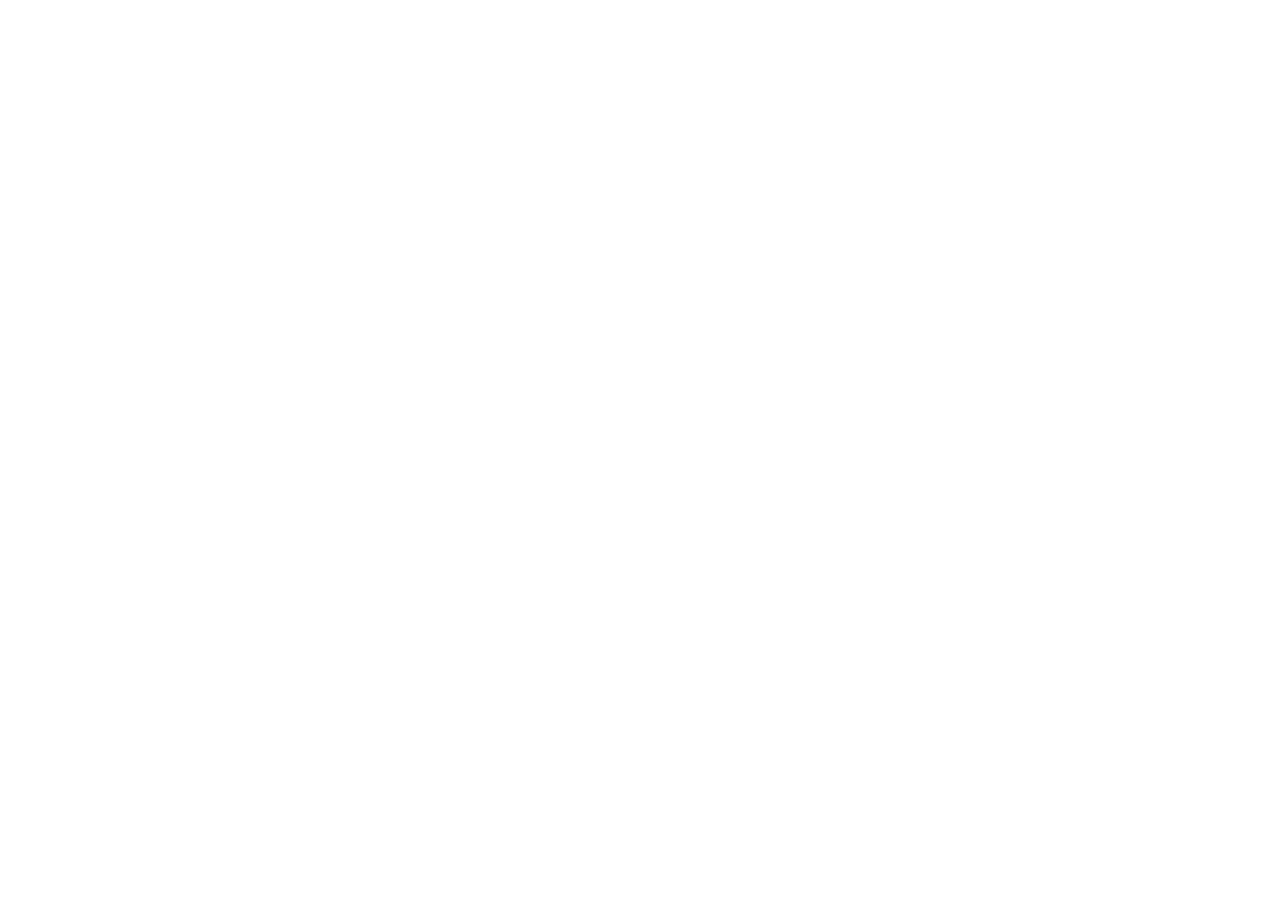
==== index.html @ 0128741c "first commit" ====
<!doctype html>
<html lang="en">
	<head>
		<meta charset="utf-8">
		<title>Sonnovita</title>
		<meta name="description" content="Web developer at Cold Stone Creamery.">
		<meta name="author" content="jacob debenedetto">
		<meta name="viewport" content="width=device-width, initial-scale=1, maximum-scale=1">
        <meta name="format-detection" content="telephone=no">
		<link rel='shortcut icon' type='image/x-icon' href='img/favicon.ico' />
        <link href="css/normalize.css" rel="stylesheet" type="text/css" />
        <link href="css/lity.min.css" rel="stylesheet" type="text/css" />
        <link href="css/stylesheet.css" rel="stylesheet" type="text/css" />
        <link href="https://fonts.googleapis.com/icon?family=Material+Icons" rel="stylesheet">
	</head>
	<body>
        

        <!--construct pages with js-->
		<script type="text/javascript" src="js/jquery-3.2.1.min.js"></script>
		<script type="text/javascript" src="js/lity.min.js"></script>
		<script type="text/javascript" src="js/anime.min.js"></script>
		<script>
            $(document).ready(function(){
                fullscreen(null); 
                anime.timeline().add({ targets: 'hgroup > a', scale: 1.25, rotate: 5, delay: 500, duration: 500, easing: 'easeInOutCubic'}).add({ targets: 'hgroup > a', scale: 1, rotate: 0, duration: 500, easing: 'easeInOutCubic' });
            });
            function fullscreen(name) {
                $(name).addClass('fullscreen');
                $('.fullscreen').css({ "min-height": $(window).height() });
                $('body').fadeIn(1000);
            }
            var $resize = $(window).resize(function () { fullscreen(null); }); //Listen to Window Resize
            $('[href*="#"]').click(function () { var href = $.attr(this, 'href'); $('html, body').animate({ scrollTop: $(href).offset().top }, 500, function () {}); return false;});
		</script>
	</body>
</html>
---- css/stylesheet.css ----
body {
  text-align: center; }

@font-face {
  font-family: 'helvetica-light';
  src: url("../fonts/helvetica-light-webfont.eot");
  src: url("../fonts/helvetica-light-webfont.eot?#iefix") format("embedded-opentype"), url("../fonts/helvetica-light-webfont.woff") format("woff"), url("../fonts/helvetica-light-webfont.ttf") format("truetype"), url("../fonts/helvetica-light-webfont.svg") format("svg"); }
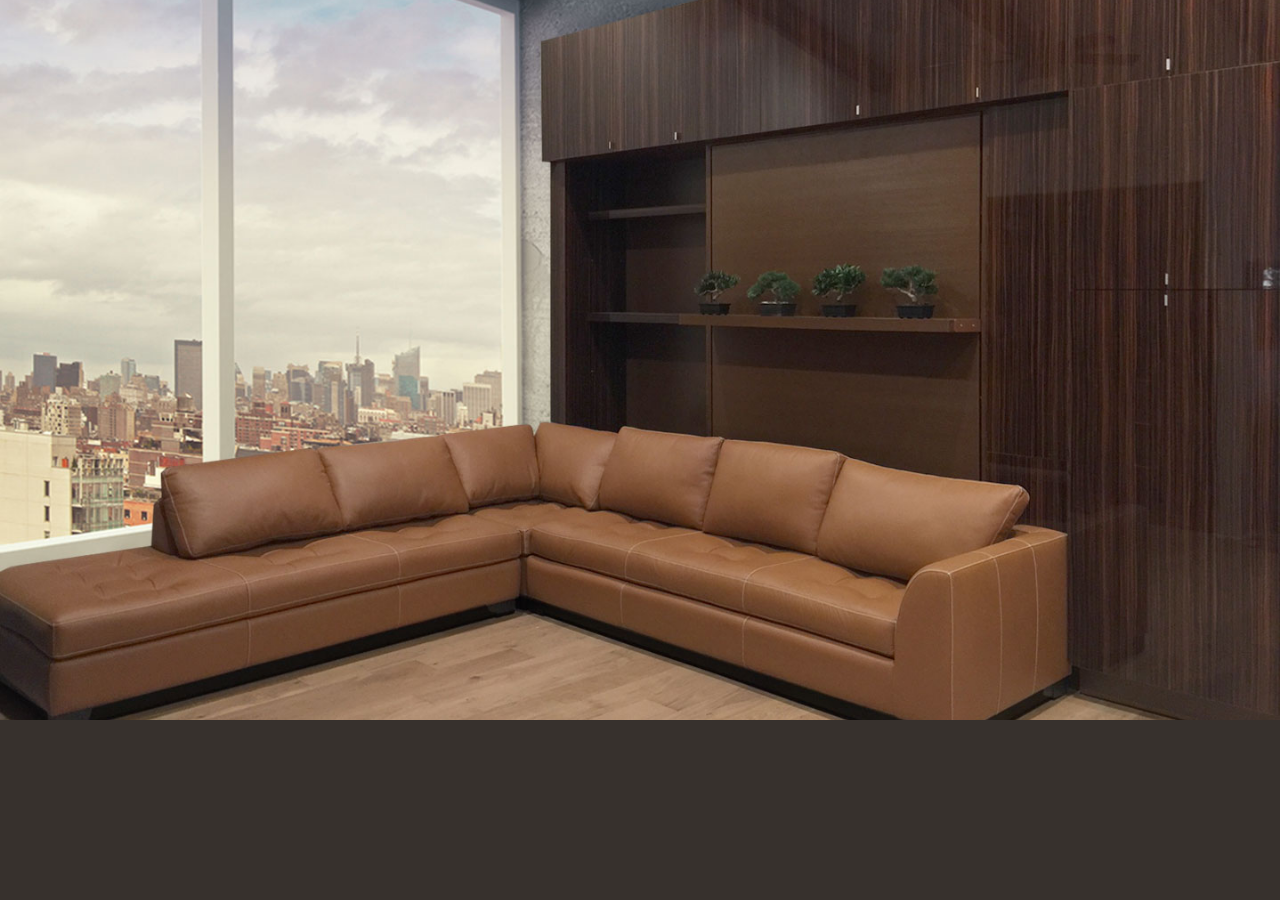
==== commit f8af5689: "include basic intro animation" ====
--- a/index.html
+++ b/index.html
@@ -3,35 +3,46 @@
 	<head>
 		<meta charset="utf-8">
 		<title>Sonnovita</title>
-		<meta name="description" content="Web developer at Cold Stone Creamery.">
+		<meta name="description" content="Sonnovita Furniture Palette Picker">
 		<meta name="author" content="jacob debenedetto">
 		<meta name="viewport" content="width=device-width, initial-scale=1, maximum-scale=1">
         <meta name="format-detection" content="telephone=no">
 		<link rel='shortcut icon' type='image/x-icon' href='img/favicon.ico' />
         <link href="css/normalize.css" rel="stylesheet" type="text/css" />
         <link href="css/lity.min.css" rel="stylesheet" type="text/css" />
+        <link href="css/owl.carousel.min.css" rel="stylesheet" />
         <link href="css/stylesheet.css" rel="stylesheet" type="text/css" />
-        <link href="https://fonts.googleapis.com/icon?family=Material+Icons" rel="stylesheet">
 	</head>
 	<body>
-        
+        <header>
+            <div class="owl-carousel owl-theme home">
+                <div class="slide-1">1</div>
+                <div class="slide-2">2</div>
+                <div class="slide-3">3</div>
+                <div class="slide-4">4</div>
+                <div class="slide-5">5</div>
+                <div class="slide-6">6</div>
+            </div>
+        </header>
 
         <!--construct pages with js-->
 		<script type="text/javascript" src="js/jquery-3.2.1.min.js"></script>
-		<script type="text/javascript" src="js/lity.min.js"></script>
-		<script type="text/javascript" src="js/anime.min.js"></script>
+        <script type="text/javascript" src="js/lity.min.js"></script>
+        <script type="text/javascript" src="js/owl.carousel.min.js"></script>
+
 		<script>
+            //new Glide('.glide').mount()
             $(document).ready(function(){
-                fullscreen(null); 
-                anime.timeline().add({ targets: 'hgroup > a', scale: 1.25, rotate: 5, delay: 500, duration: 500, easing: 'easeInOutCubic'}).add({ targets: 'hgroup > a', scale: 1, rotate: 0, duration: 500, easing: 'easeInOutCubic' });
+                $('.owl-carousel').owlCarousel({
+                    animateOut: 'fadeOut',
+                    autoplay: true,
+                    autoplayTimeout: 1000,
+                    items: 1,
+                    loop: true,
+                    mouseDrag: false,
+                    touchDrag: false
+                });
             });
-            function fullscreen(name) {
-                $(name).addClass('fullscreen');
-                $('.fullscreen').css({ "min-height": $(window).height() });
-                $('body').fadeIn(1000);
-            }
-            var $resize = $(window).resize(function () { fullscreen(null); }); //Listen to Window Resize
-            $('[href*="#"]').click(function () { var href = $.attr(this, 'href'); $('html, body').animate({ scrollTop: $(href).offset().top }, 500, function () {}); return false;});
 		</script>
 	</body>
 </html>
--- a/css/stylesheet.css
+++ b/css/stylesheet.css
@@ -1,5 +1,23 @@
 body {
+  background-color: #37312d;
   text-align: center; }
+  body header .owl-carousel.home .owl-item div {
+    background-size: cover;
+    background-position: center;
+    color: transparent;
+    height: 80vh; }
+    body header .owl-carousel.home .owl-item div.slide-1 {
+      background-image: url("../img/home-1.jpg"); }
+    body header .owl-carousel.home .owl-item div.slide-2 {
+      background-image: url("../img/home-2.jpg"); }
+    body header .owl-carousel.home .owl-item div.slide-3 {
+      background-image: url("../img/home-3.jpg"); }
+    body header .owl-carousel.home .owl-item div.slide-4 {
+      background-image: url("../img/home-4.jpg"); }
+    body header .owl-carousel.home .owl-item div.slide-5 {
+      background-image: url("../img/home-5.jpg"); }
+    body header .owl-carousel.home .owl-item div.slide-6 {
+      background-image: url("../img/home-6.jpg"); }
 
 @font-face {
   font-family: 'helvetica-light';
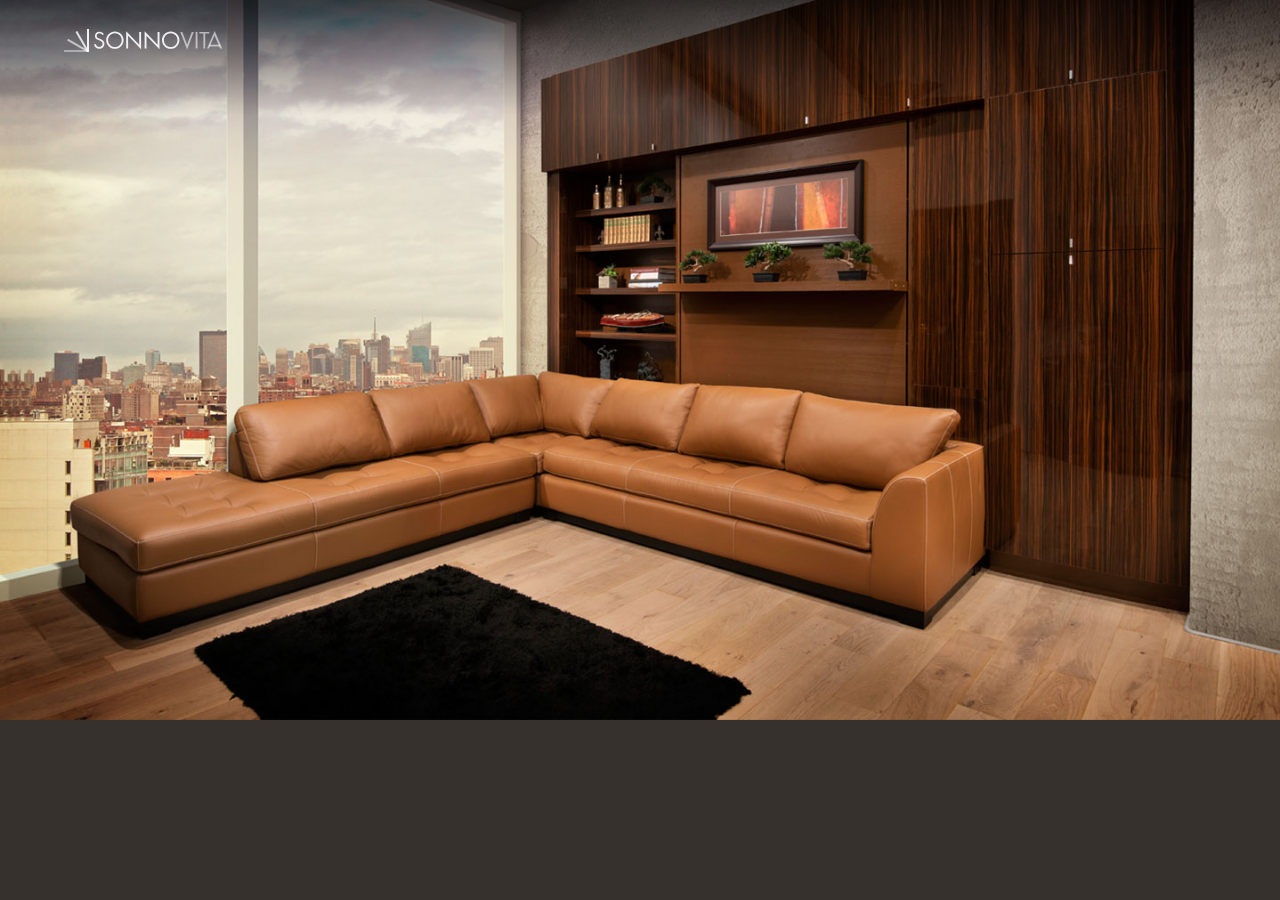
==== commit 7a75f1c7: "init nav and logo animation" ====
--- a/index.html
+++ b/index.html
@@ -14,14 +14,37 @@
         <link href="css/stylesheet.css" rel="stylesheet" type="text/css" />
 	</head>
 	<body>
+        <nav>
+            <a class="logo">
+                <div class="icon">
+                    <div class="bar"></div>
+                    <div class="bar"></div>
+                    <div class="bar"></div>
+                    <div class="bar"></div>
+                </div>
+                <img src="img/logo-text.svg"/>
+            </a>
+        </nav>
         <header>
             <div class="owl-carousel owl-theme home">
-                <div class="slide-1">1</div>
-                <div class="slide-2">2</div>
-                <div class="slide-3">3</div>
-                <div class="slide-4">4</div>
-                <div class="slide-5">5</div>
-                <div class="slide-6">6</div>
+                <div class="slide-1"></div>
+                <div class="slide-2"></div>
+                <div class="slide-3"></div>
+                <div class="slide-4"></div>
+                <div class="slide-5"></div>
+                <div class="slide-6"></div>
+                <div class="slide-7"></div>
+                <div class="slide-8"></div>
+                <div class="slide-9"></div>
+                <div class="slide-10"></div>
+                <div class="slide-9"></div>
+                <div class="slide-8"></div>
+                <div class="slide-7"></div>
+                <div class="slide-6"></div>
+                <div class="slide-5"></div>
+                <div class="slide-4"></div>
+                <div class="slide-3"></div>
+                <div class="slide-2"></div>
             </div>
         </header>
 
@@ -36,12 +59,15 @@
                 $('.owl-carousel').owlCarousel({
                     animateOut: 'fadeOut',
                     autoplay: true,
-                    autoplayTimeout: 1000,
+                    autoplayTimeout: 750,
                     items: 1,
                     loop: true,
                     mouseDrag: false,
                     touchDrag: false
                 });
+
+                //animate logo on load
+                $('nav .logo .icon').addClass('animate');
             });
 		</script>
 	</body>
--- a/css/stylesheet.css
+++ b/css/stylesheet.css
@@ -1,23 +1,116 @@
 body {
-  background-color: #37312d;
-  text-align: center; }
-  body header .owl-carousel.home .owl-item div {
-    background-size: cover;
-    background-position: center;
-    color: transparent;
-    height: 80vh; }
-    body header .owl-carousel.home .owl-item div.slide-1 {
-      background-image: url("../img/home-1.jpg"); }
-    body header .owl-carousel.home .owl-item div.slide-2 {
-      background-image: url("../img/home-2.jpg"); }
-    body header .owl-carousel.home .owl-item div.slide-3 {
-      background-image: url("../img/home-3.jpg"); }
-    body header .owl-carousel.home .owl-item div.slide-4 {
-      background-image: url("../img/home-4.jpg"); }
-    body header .owl-carousel.home .owl-item div.slide-5 {
-      background-image: url("../img/home-5.jpg"); }
-    body header .owl-carousel.home .owl-item div.slide-6 {
-      background-image: url("../img/home-6.jpg"); }
+  background-color: #37312d; }
+  body nav {
+    align-items: center;
+    display: flex;
+    height: 80px;
+    left: 0;
+    padding: 0 5%;
+    position: absolute;
+    right: 0;
+    z-index: 1; }
+    body nav:before {
+      background: linear-gradient(to bottom, rgba(4, 2, 2, 0.85) 0%, rgba(4, 2, 2, 0) 100%);
+      content: '';
+      height: 150px;
+      left: 0;
+      position: absolute;
+      width: 100%;
+      z-index: -1; }
+    body nav .logo {
+      display: flex; }
+      body nav .logo .icon {
+        height: 23px;
+        position: relative;
+        width: 23px; }
+        body nav .logo .icon .bar {
+          background-color: #fff;
+          bottom: 0;
+          height: 2px;
+          position: absolute;
+          right: 0;
+          transform-origin: 100% 100%;
+          width: 100%; }
+          body nav .logo .icon .bar:nth-of-type(1) {
+            opacity: 0.4; }
+          body nav .logo .icon .bar:nth-of-type(2) {
+            opacity: 0.6;
+            transform: rotate(30deg); }
+          body nav .logo .icon .bar:nth-of-type(3) {
+            opacity: 0.8;
+            transform: rotate(60deg); }
+          body nav .logo .icon .bar:nth-of-type(4) {
+            opacity: 0.9;
+            transform: rotate(90deg); }
+        body nav .logo .icon.animate .bar {
+          /* only animate when animate class is applies */ }
+          body nav .logo .icon.animate .bar:nth-of-type(1) {
+            animation: 1s ease-in-out anim-bar-1; }
+          body nav .logo .icon.animate .bar:nth-of-type(2) {
+            animation: 1s ease-in-out anim-bar-2; }
+          body nav .logo .icon.animate .bar:nth-of-type(3) {
+            animation: 1s ease-in-out anim-bar-3; }
+          body nav .logo .icon.animate .bar:nth-of-type(4) {
+            animation: 1s ease-in-out anim-bar-4; }
+
+@keyframes anim-bar-1 {
+  0% {
+    opacity: 0; }
+  25% {
+    opacity: 0.4; } }
+
+@keyframes anim-bar-2 {
+  0% {
+    opacity: 0; }
+  25% {
+    opacity: 0; }
+  50% {
+    opacity: 0.6; } }
+
+@keyframes anim-bar-3 {
+  0% {
+    opacity: 0; }
+  50% {
+    opacity: 0; }
+  75% {
+    opacity: 0.8; } }
+
+@keyframes anim-bar-4 {
+  0% {
+    transform: rotate(0deg); }
+  100% {
+    transform: rotate(90deg); } }
+      body nav .logo img {
+        height: 23px;
+        padding-left: 6px; }
+  body header {
+    position: relative;
+    z-index: 0; }
+    body header .owl-carousel.home .owl-item div {
+      background-size: cover;
+      background-position: center;
+      color: transparent;
+      height: 80vh; }
+      body header .owl-carousel.home .owl-item div.slide-1 {
+        background-image: url("../img/home-1.jpg"); }
+      body header .owl-carousel.home .owl-item div.slide-2 {
+        background-image: url("../img/home-2.jpg"); }
+      body header .owl-carousel.home .owl-item div.slide-3 {
+        background-image: url("../img/home-3.jpg"); }
+      body header .owl-carousel.home .owl-item div.slide-4 {
+        background-image: url("../img/home-4.jpg"); }
+      body header .owl-carousel.home .owl-item div.slide-5 {
+        background-image: url("../img/home-5.jpg"); }
+      body header .owl-carousel.home .owl-item div.slide-6 {
+        background-image: url("../img/home-6.jpg"); }
+      body header .owl-carousel.home .owl-item div.slide-7 {
+        background-image: url("../img/home-7.jpg"); }
+      body header .owl-carousel.home .owl-item div.slide-8 {
+        background-image: url("../img/home-8.jpg"); }
+      body header .owl-carousel.home .owl-item div.slide-9 {
+        background-image: url("../img/home-9.jpg"); }
+      body header .owl-carousel.home .owl-item div.slide-10 {
+        background-image: url("../img/home-10.jpg"); }
 
 @font-face {
   font-family: 'helvetica-light';
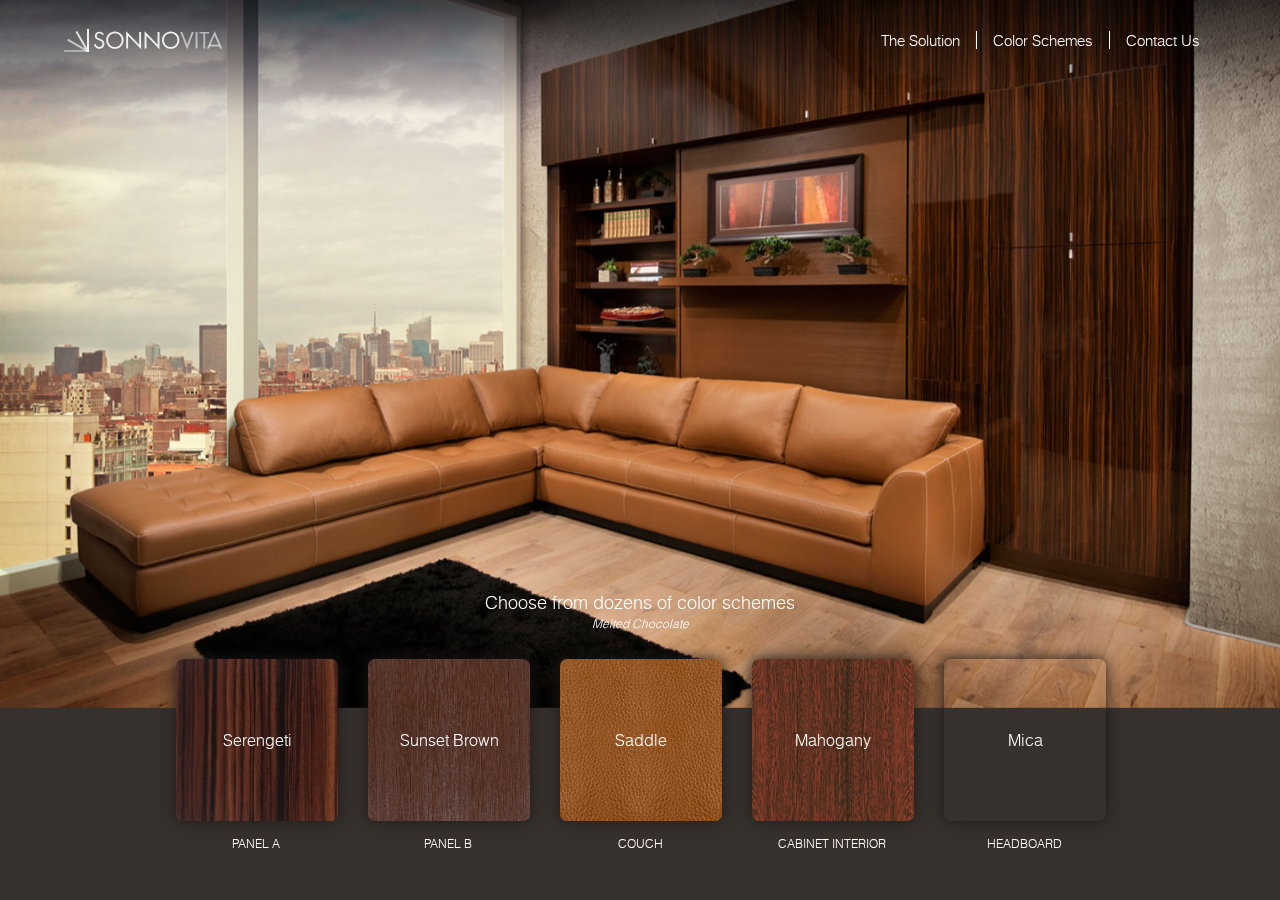
==== commit 5fc0a970: "add bottom carousel artwork" ====
--- a/index.html
+++ b/index.html
@@ -11,6 +11,7 @@
         <link href="css/normalize.css" rel="stylesheet" type="text/css" />
         <link href="css/lity.min.css" rel="stylesheet" type="text/css" />
         <link href="css/owl.carousel.min.css" rel="stylesheet" />
+        <link href="css/textures.css" rel="stylesheet" type="text/css" />
         <link href="css/stylesheet.css" rel="stylesheet" type="text/css" />
 	</head>
 	<body>
@@ -24,7 +25,13 @@
                 </div>
                 <img src="img/logo-text.svg"/>
             </a>
+            <ul>
+                <li><a href="solutions.html">The Solution</a></li>
+                <li><a href="solutions.html">Color Schemes</a></li>
+                <li><a href="solutions.html">Contact Us</a></li>
+            </ul>
         </nav>
+
         <header>
             <div class="owl-carousel owl-theme home">
                 <div class="slide-1"></div>
@@ -48,6 +55,35 @@
             </div>
         </header>
 
+        <section id="mainwrap" class="create">
+            <div class="headline">
+                <p>Choose from dozens of color schemes</p>
+                <em>Melted Chocolate</em>
+            </div>
+            <div class="owl-carousel owl-theme palette">
+                <div class="item">
+                    <div class="tile texture serengeti"><span class="name">Serengeti</span></div>
+                    <span class="category">Panel A</span>
+                </div>
+                <div class="item">
+                    <div class="tile texture sunset-brown"><span class="name">Sunset Brown</span></div>
+                    <span class="category">Panel B</span>
+                </div>
+                <div class="item">
+                    <div class="tile texture saddle"><span class="name">Saddle</span></div>
+                    <span class="category">Couch</span>
+                </div>
+                <div class="item">
+                    <div class="tile texture mahogany"><span class="name">Mahogany</span></div>
+                    <span class="category">Cabinet Interior</span>
+                </div>
+                <div class="item">
+                    <div class="tile texture mica"><span class="name">Mica</span></div>
+                    <span class="category">Headboard</span>
+                </div>
+            </div>
+        </section>
+
         <!--construct pages with js-->
 		<script type="text/javascript" src="js/jquery-3.2.1.min.js"></script>
         <script type="text/javascript" src="js/lity.min.js"></script>
@@ -56,14 +92,25 @@
 		<script>
             //new Glide('.glide').mount()
             $(document).ready(function(){
-                $('.owl-carousel').owlCarousel({
+                /* header carousel */
+                $('.owl-carousel.home').owlCarousel({
                     animateOut: 'fadeOut',
                     autoplay: true,
                     autoplayTimeout: 750,
                     items: 1,
                     loop: true,
                     mouseDrag: false,
-                    touchDrag: false
+                    touchDrag: false,
+                    dots: false
+                });
+                /* palette carousel */
+                $('.owl-carousel.palette').owlCarousel({
+                    responsive:{
+                        0: { items:1, nav: true },
+                        540: { items:3, nav: false },
+                        960: { items:5, nav: false }
+                    },
+                    loop: true
                 });
 
                 //animate logo on load
--- a/css/textures.css
+++ b/css/textures.css
@@ -0,0 +1,331 @@
+/* panels, cabinets, leather, */
+.texture {
+  background-size: cover;
+  background-position: center; }
+
+.ascott {
+  background-image: url("../img/textures/ascott.jpg"); }
+
+.glacier {
+  background-image: url("../img/textures/glacier.jpg"); }
+
+.ravenwood {
+  background-image: url("../img/textures/ravenwood.jpg"); }
+
+.bankers-gray {
+  background-image: url("../img/textures/bankers-gray.jpg"); }
+
+.glass-drift {
+  background-image: url("../img/textures/glass-drift.jpg"); }
+
+.raw-dusk {
+  background-image: url("../img/textures/raw-dusk.jpg"); }
+
+.black-hole {
+  background-image: url("../img/textures/black-hole.jpg"); }
+
+.glass-wenge {
+  background-image: url("../img/textures/glass-wenge.jpg"); }
+
+.sahara {
+  background-image: url("../img/textures/sahara.jpg"); }
+
+.black-on-black {
+  background-image: url("../img/textures/black-on-black.jpg"); }
+
+.gotham-gray {
+  background-image: url("../img/textures/gotham-gray.jpg"); }
+
+.serengeti {
+  background-image: url("../img/textures/serengeti.jpg"); }
+
+.black-tie {
+  background-image: url("../img/textures/black-tie.jpg"); }
+
+.graphite-reign {
+  background-image: url("../img/textures/graphite-reign.jpg"); }
+
+.shades-of-gray {
+  background-image: url("../img/textures/shades-of-gray.jpg"); }
+
+.bronze-linen {
+  background-image: url("../img/textures/bronze-linen.jpg"); }
+
+.gray-flannel {
+  background-image: url("../img/textures/gray-flannel.jpg"); }
+
+.silky-putty {
+  background-image: url("../img/textures/silky-putty.jpg"); }
+
+.brushed-steel {
+  background-image: url("../img/textures/brushed-steel.jpg"); }
+
+.gray-mist {
+  background-image: url("../img/textures/gray-mist.jpg"); }
+
+.snow-crok {
+  background-image: url("../img/textures/snow-crok.jpg"); }
+
+.carbon {
+  background-image: url("../img/textures/carbon.jpg"); }
+
+.latte-trees {
+  background-image: url("../img/textures/latte-trees.jpg"); }
+
+.snow-trees {
+  background-image: url("../img/textures/snow-trees.jpg"); }
+
+.carbon-black {
+  background-image: url("../img/textures/carbon-black.jpg"); }
+
+.linnen-sail {
+  background-image: url("../img/textures/linnen-sail.jpg"); }
+
+.stainless-twist {
+  background-image: url("../img/textures/stainless-twist.jpg"); }
+
+.carbon-new {
+  background-image: url("../img/textures/carbon-new.jpg"); }
+
+.melted-chocolate {
+  background-image: url("../img/textures/melted-chocolate.jpg"); }
+
+.stardust {
+  background-image: url("../img/textures/stardust.jpg"); }
+
+.chantilly-gray {
+  background-image: url("../img/textures/chantilly-gray.jpg"); }
+
+.midnight-crok {
+  background-image: url("../img/textures/midnight-crok.jpg"); }
+
+.stealth {
+  background-image: url("../img/textures/stealth.jpg"); }
+
+.cottage {
+  background-image: url("../img/textures/cottage.jpg"); }
+
+.parchment {
+  background-image: url("../img/textures/parchment.jpg"); }
+
+.sunset-brown {
+  background-image: url("../img/textures/sunset-brown.jpg"); }
+
+.drift-cloth {
+  background-image: url("../img/textures/drift-cloth.jpg"); }
+
+.pearl-stardust {
+  background-image: url("../img/textures/pearl-stardust.jpg"); }
+
+.twisted-steel {
+  background-image: url("../img/textures/twisted-steel.jpg"); }
+
+.dune {
+  background-image: url("../img/textures/dune.jpg"); }
+
+.pewter-rain {
+  background-image: url("../img/textures/pewter-rain.jpg"); }
+
+.urban-cowboy {
+  background-image: url("../img/textures/urban-cowboy.jpg"); }
+
+.earth {
+  background-image: url("../img/textures/earth.jpg"); }
+
+.pure-snow {
+  background-image: url("../img/textures/pure-snow.jpg"); }
+
+.white-prism {
+  background-image: url("../img/textures/white-prism.jpg"); }
+
+.french-roast {
+  background-image: url("../img/textures/french-roast.jpg"); }
+
+.purple-reign {
+  background-image: url("../img/textures/purple-reign.jpg"); }
+
+.alabama-cherry {
+  background-image: url("../img/textures/alabama-cherry.jpg"); }
+
+.cognac {
+  background-image: url("../img/textures/cognac.jpg"); }
+
+.rainier-white {
+  background-image: url("../img/textures/rainier-white.jpg"); }
+
+.almond {
+  background-image: url("../img/textures/almond.jpg"); }
+
+.cordoba-pint {
+  background-image: url("../img/textures/cordoba-pint.jpg"); }
+
+.silver-frost {
+  background-image: url("../img/textures/silver-frost.jpg"); }
+
+.antique-white {
+  background-image: url("../img/textures/antique-white.jpg"); }
+
+.dove-gray {
+  background-image: url("../img/textures/dove-gray.jpg"); }
+
+.slate {
+  background-image: url("../img/textures/slate.jpg"); }
+
+.black {
+  background-image: url("../img/textures/black.jpg"); }
+
+.folkstone {
+  background-image: url("../img/textures/folkstone.jpg"); }
+
+.summit {
+  background-image: url("../img/textures/summit.jpg"); }
+
+.blond-echo {
+  background-image: url("../img/textures/blond-echo.jpg"); }
+
+.hardrock-maple {
+  background-image: url("../img/textures/hardrock-maple.jpg"); }
+
+.wild-apple {
+  background-image: url("../img/textures/wild-apple.jpg"); }
+
+.charcoal {
+  background-image: url("../img/textures/charcoal.jpg"); }
+
+.italien-walnut {
+  background-image: url("../img/textures/italien-walnut.jpg"); }
+
+.wilsonart-designer-white {
+  background-image: url("../img/textures/wilsonart-designer-white.jpg"); }
+
+.chocolate-pear {
+  background-image: url("../img/textures/chocolate-pear.jpg"); }
+
+.mahogany {
+  background-image: url("../img/textures/mahogany.jpg"); }
+
+.wilsonart-shaker-cherry {
+  background-image: url("../img/textures/wilsonart-shaker-cherry.jpg"); }
+
+.cinnamon-myrtle {
+  background-image: url("../img/textures/cinnamon-myrtle.jpg"); }
+
+.natural-maple {
+  background-image: url("../img/textures/natural-maple.jpg"); }
+
+.clacier-white {
+  background-image: url("../img/textures/clacier-white.jpg"); }
+
+.norwegian {
+  background-image: url("../img/textures/norwegian.jpg"); }
+
+.black {
+  background-image: url("../img/textures/black.jpg"); }
+
+.charlott {
+  background-image: url("../img/textures/charlott.jpg"); }
+
+.maxima-pewter {
+  background-image: url("../img/textures/maxima-pewter.jpg"); }
+
+.bourbon {
+  background-image: url("../img/textures/bourbon.jpg"); }
+
+.chocolate {
+  background-image: url("../img/textures/chocolate.jpg"); }
+
+.off-the-grid {
+  background-image: url("../img/textures/off-the-grid.jpg"); }
+
+.brixk {
+  background-image: url("../img/textures/brixk.jpg"); }
+
+.clowd {
+  background-image: url("../img/textures/clowd.jpg"); }
+
+.optical-white {
+  background-image: url("../img/textures/optical-white.jpg"); }
+
+.bronx-moon-dust {
+  background-image: url("../img/textures/bronx-moon-dust.jpg"); }
+
+.dante-spice {
+  background-image: url("../img/textures/dante-spice.jpg"); }
+
+.pink-elmanordic {
+  background-image: url("../img/textures/pink-elmanordic.jpg"); }
+
+.brooklyn-creme-brulee {
+  background-image: url("../img/textures/brooklyn-creme-brulee.jpg"); }
+
+.deer-run {
+  background-image: url("../img/textures/deer-run.jpg"); }
+
+.rasberry-elmanordic-III {
+  background-image: url("../img/textures/rasberry-elmanordic-III.jpg"); }
+
+.brooklyn-fog {
+  background-image: url("../img/textures/brooklyn-fog.jpg"); }
+
+.elmanordic-III {
+  background-image: url("../img/textures/elmanordic-III.jpg"); }
+
+.regent-modern-gray {
+  background-image: url("../img/textures/regent-modern-gray.jpg"); }
+
+.casablanca-smoke {
+  background-image: url("../img/textures/casablanca-smoke.jpg"); }
+
+.eugene-sabia {
+  background-image: url("../img/textures/eugene-sabia.jpg"); }
+
+.regent-sand {
+  background-image: url("../img/textures/regent-sand.jpg"); }
+
+.cetus-cielo {
+  background-image: url("../img/textures/cetus-cielo.jpg"); }
+
+.eugene-slate {
+  background-image: url("../img/textures/eugene-slate.jpg"); }
+
+.saddle {
+  background-image: url("../img/textures/saddle.jpg"); }
+
+.cetus-granite {
+  background-image: url("../img/textures/cetus-granite.jpg"); }
+
+.holiday-lace {
+  background-image: url("../img/textures/holiday-lace.jpg"); }
+
+.samca-ivory {
+  background-image: url("../img/textures/samca-ivory.jpg"); }
+
+.cetus-nuvolo {
+  background-image: url("../img/textures/cetus-nuvolo.jpg"); }
+
+.holiday-mink {
+  background-image: url("../img/textures/holiday-mink.jpg"); }
+
+.slate {
+  background-image: url("../img/textures/slate.jpg"); }
+
+.cetus-pebble {
+  background-image: url("../img/textures/cetus-pebble.jpg"); }
+
+.lipstick {
+  background-image: url("../img/textures/lipstick.jpg"); }
+
+.tumbleweed {
+  background-image: url("../img/textures/tumbleweed.jpg"); }
+
+.cetus-smoke {
+  background-image: url("../img/textures/cetus-smoke.jpg"); }
+
+.maxima-coffee {
+  background-image: url("../img/textures/maxima-coffee.jpg"); }
+
+.chalk {
+  background-image: url("../img/textures/chalk.jpg"); }
+
+.maxima-onyx {
+  background-image: url("../img/textures/maxima-onyx.jpg"); }
--- a/css/stylesheet.css
+++ b/css/stylesheet.css
@@ -1,5 +1,6 @@
 body {
-  background-color: #37312d; }
+  background-color: #37312d;
+  font-family: 'helvetica-light'; }
   body nav {
     align-items: center;
     display: flex;
@@ -45,13 +46,13 @@
         body nav .logo .icon.animate .bar {
           /* only animate when animate class is applies */ }
           body nav .logo .icon.animate .bar:nth-of-type(1) {
-            animation: 1s ease-in-out anim-bar-1; }
+            animation: 2s ease-in-out anim-bar-1; }
           body nav .logo .icon.animate .bar:nth-of-type(2) {
-            animation: 1s ease-in-out anim-bar-2; }
+            animation: 2s ease-in-out anim-bar-2; }
           body nav .logo .icon.animate .bar:nth-of-type(3) {
-            animation: 1s ease-in-out anim-bar-3; }
+            animation: 2s ease-in-out anim-bar-3; }
           body nav .logo .icon.animate .bar:nth-of-type(4) {
-            animation: 1s ease-in-out anim-bar-4; }
+            animation: 2s ease-in-out anim-bar-4; }
 
 @keyframes anim-bar-1 {
   0% {
@@ -83,6 +84,21 @@
       body nav .logo img {
         height: 23px;
         padding-left: 6px; }
+    body nav ul {
+      color: #fff;
+      display: flex;
+      list-style: none;
+      margin: 0 0 0 auto;
+      padding: 0; }
+      body nav ul li {
+        border-right: 1px solid #fff;
+        padding: 0 16px; }
+        body nav ul li:last-of-type {
+          border: none; }
+        body nav ul li a {
+          color: inherit;
+          font-size: 15px;
+          text-decoration: none; }
   body header {
     position: relative;
     z-index: 0; }
@@ -90,27 +106,61 @@
       background-size: cover;
       background-position: center;
       color: transparent;
-      height: 80vh; }
+      height: calc(100vh - 192px); }
       body header .owl-carousel.home .owl-item div.slide-1 {
-        background-image: url("../img/home-1.jpg"); }
+        background-image: url("../img/home/home-1.jpg"); }
       body header .owl-carousel.home .owl-item div.slide-2 {
-        background-image: url("../img/home-2.jpg"); }
+        background-image: url("../img/home/home-2.jpg"); }
       body header .owl-carousel.home .owl-item div.slide-3 {
-        background-image: url("../img/home-3.jpg"); }
+        background-image: url("../img/home/home-3.jpg"); }
       body header .owl-carousel.home .owl-item div.slide-4 {
-        background-image: url("../img/home-4.jpg"); }
+        background-image: url("../img/home/home-4.jpg"); }
       body header .owl-carousel.home .owl-item div.slide-5 {
-        background-image: url("../img/home-5.jpg"); }
+        background-image: url("../img/home/home-5.jpg"); }
       body header .owl-carousel.home .owl-item div.slide-6 {
-        background-image: url("../img/home-6.jpg"); }
+        background-image: url("../img/home/home-6.jpg"); }
       body header .owl-carousel.home .owl-item div.slide-7 {
-        background-image: url("../img/home-7.jpg"); }
+        background-image: url("../img/home/home-7.jpg"); }
       body header .owl-carousel.home .owl-item div.slide-8 {
-        background-image: url("../img/home-8.jpg"); }
+        background-image: url("../img/home/home-8.jpg"); }
       body header .owl-carousel.home .owl-item div.slide-9 {
-        background-image: url("../img/home-9.jpg"); }
+        background-image: url("../img/home/home-9.jpg"); }
       body header .owl-carousel.home .owl-item div.slide-10 {
-        background-image: url("../img/home-10.jpg"); }
+        background-image: url("../img/home/home-10.jpg"); }
+  body section.create {
+    color: #ffffff;
+    text-align: center;
+    margin-top: -128px; }
+    body section.create .headline {
+      padding: 12px 0;
+      position: relative;
+      z-index: 1; }
+      body section.create .headline p {
+        font-size: 18px;
+        margin: 0; }
+      body section.create .headline em {
+        font-size: 12px; }
+    body section.create .owl-carousel.palette {
+      margin: auto;
+      max-width: 960px; }
+      body section.create .owl-carousel.palette .item {
+        padding: 16px; }
+        body section.create .owl-carousel.palette .item .tile {
+          align-items: center;
+          border-radius: 7px;
+          box-shadow: 0 0 16px #1d1a18;
+          display: flex;
+          height: 162px;
+          justify-content: center;
+          margin: auto;
+          width: 162px; }
+          body section.create .owl-carousel.palette .item .tile .name {
+            font-size: 16px; }
+        body section.create .owl-carousel.palette .item .category {
+          display: block;
+          font-size: 12px;
+          padding: 16px 0;
+          text-transform: uppercase; }
 
 @font-face {
   font-family: 'helvetica-light';
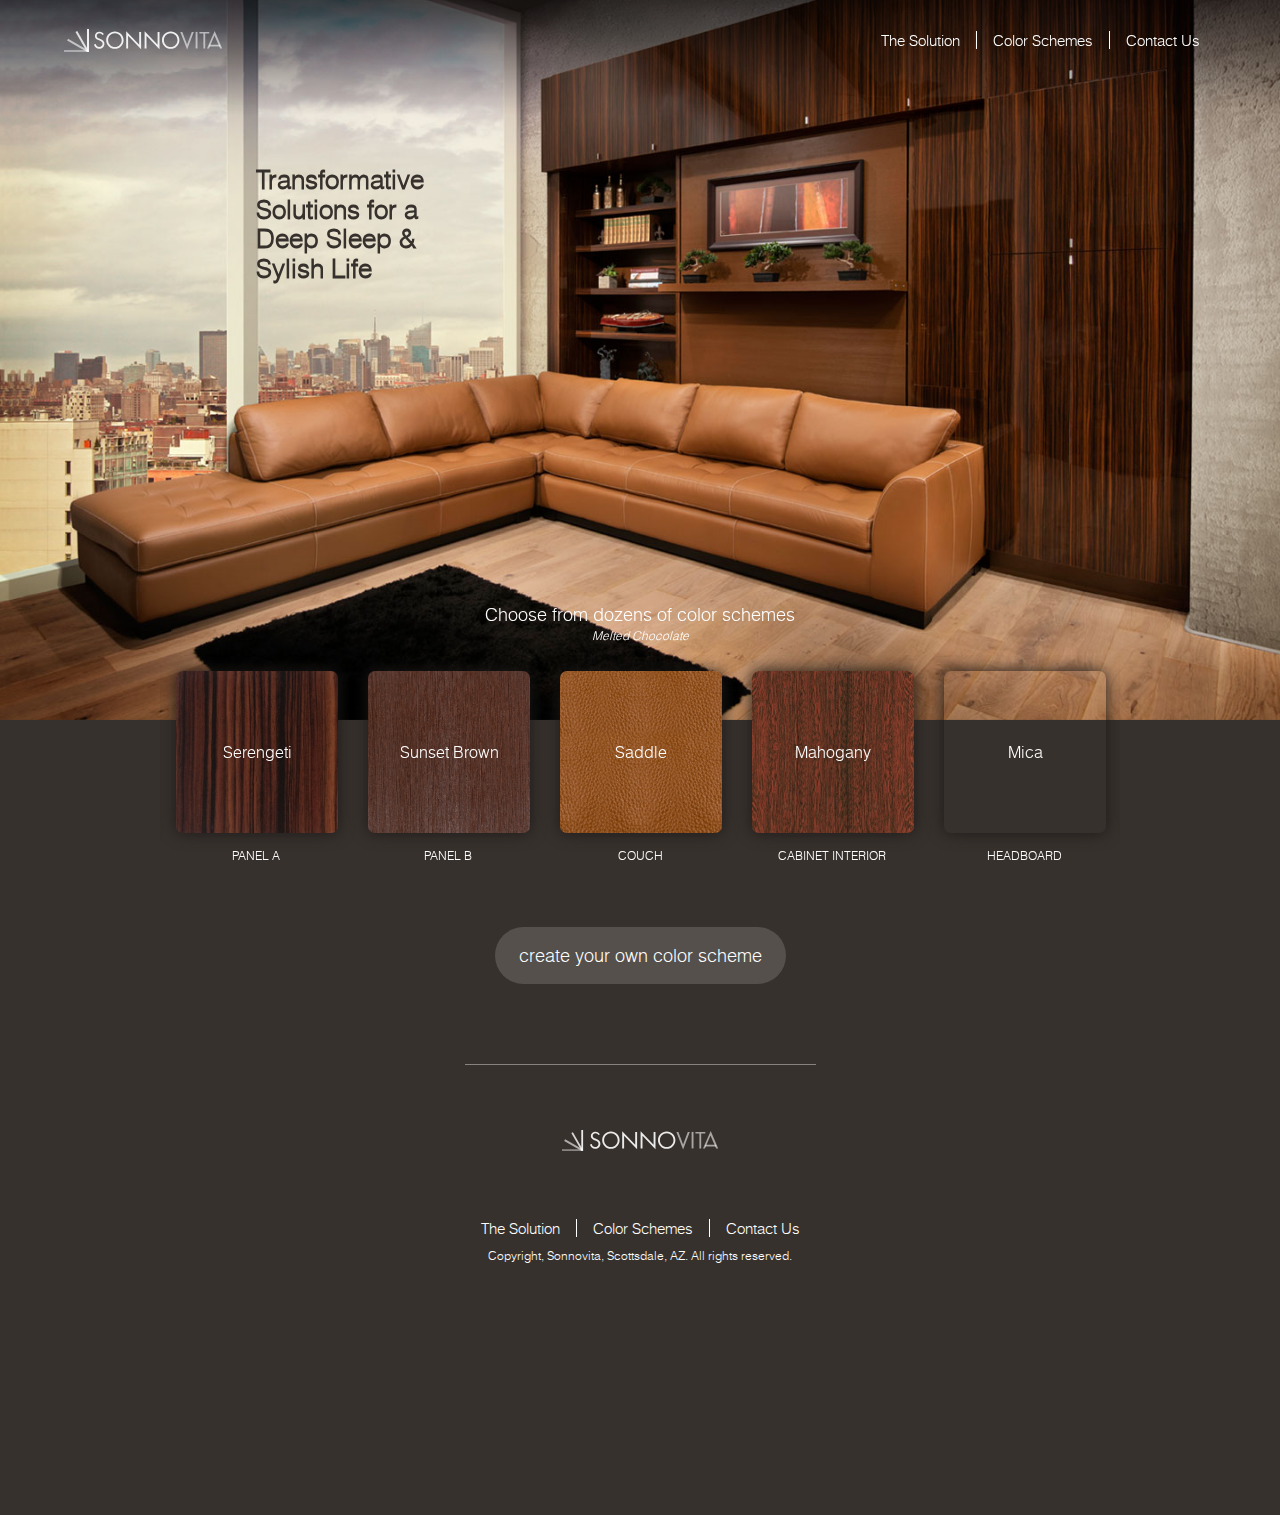
==== commit 880ca7c9: "add arrows to carousel" ====
--- a/index.html
+++ b/index.html
@@ -25,7 +25,10 @@
                 </div>
                 <img src="img/logo-text.svg"/>
             </a>
-            <ul>
+            <a id="toggle-menu" aria-controls="main-nav" aria-expanded="false" aria-label="open menu" href="#">
+                <img alt="menu icon" src="img/menu-icon.svg">
+            </a>
+            <ul id="main-nav" aria-expanded="false" role="navigation" aria-label="main nav">
                 <li><a href="solutions.html">The Solution</a></li>
                 <li><a href="solutions.html">Color Schemes</a></li>
                 <li><a href="solutions.html">Contact Us</a></li>
@@ -53,6 +56,7 @@
                 <div class="slide-3"></div>
                 <div class="slide-2"></div>
             </div>
+            <h2>Transformative Solutions for a Deep Sleep & Sylish Life</h2>
         </header>
 
         <section id="mainwrap" class="create">
@@ -82,7 +86,24 @@
                     <span class="category">Headboard</span>
                 </div>
             </div>
+            <div class="cta">
+                <a class="btn" href="create.html">create your own color scheme</a>
+            </div>
         </section>
+
+        <footer>
+            <div class="links">
+                <a href="index.html" class="logo">
+                    <img src="img/logo.svg" />
+                </a>
+                <ul>
+                    <li><a href="solutions.html">The Solution</a></li>
+                    <li><a href="solutions.html">Color Schemes</a></li>
+                    <li><a href="solutions.html">Contact Us</a></li>
+                </ul>
+                <p>Copyright, Sonnovita, Scottsdale, AZ. All rights reserved.</p>
+            </div>
+        </footer>
 
         <!--construct pages with js-->
 		<script type="text/javascript" src="js/jquery-3.2.1.min.js"></script>
@@ -107,10 +128,20 @@
                 $('.owl-carousel.palette').owlCarousel({
                     responsive:{
                         0: { items:1, nav: true },
-                        540: { items:3, nav: false },
-                        960: { items:5, nav: false }
+                        540: { items:3, nav: true },
+                        960: { items:5, nav: true }
                     },
-                    loop: true
+                    loop: true,
+                    dots: false
+                });
+
+                //toggle mobile menu
+                $('#toggle-menu').on('click', function(e){
+                    e.preventDefault();
+                    var attr = 'aria-expanded';
+                    var toggle = $(this).attr(attr) == "true" ? true : false;
+                    $(this).attr(attr, !toggle);
+                    $(this).next('ul').attr(attr, !toggle)
                 });
 
                 //animate logo on load
--- a/css/stylesheet.css
+++ b/css/stylesheet.css
@@ -84,6 +84,14 @@
       body nav .logo img {
         height: 23px;
         padding-left: 6px; }
+    body nav #toggle-menu {
+      display: none;
+      /* default hidden */
+      opacity: 0.8;
+      position: absolute;
+      right: 24px;
+      top: 32px;
+      width: 30px; }
     body nav ul {
       color: #fff;
       display: flex;
@@ -106,7 +114,8 @@
       background-size: cover;
       background-position: center;
       color: transparent;
-      height: calc(100vh - 192px); }
+      height: calc(100vh - 180px);
+      min-height: 480px; }
       body header .owl-carousel.home .owl-item div.slide-1 {
         background-image: url("../img/home/home-1.jpg"); }
       body header .owl-carousel.home .owl-item div.slide-2 {
@@ -127,6 +136,14 @@
         background-image: url("../img/home/home-9.jpg"); }
       body header .owl-carousel.home .owl-item div.slide-10 {
         background-image: url("../img/home/home-10.jpg"); }
+    body header h2 {
+      color: #37312d;
+      font-size: 2vw;
+      left: 20%;
+      max-width: 15%;
+      position: absolute;
+      top: 20%;
+      z-index: 1; }
   body section.create {
     color: #ffffff;
     text-align: center;
@@ -161,6 +178,97 @@
           font-size: 12px;
           padding: 16px 0;
           text-transform: uppercase; }
+      body section.create .owl-carousel.palette .owl-nav {
+        position: absolute;
+        top: calc(50% - 36px);
+        width: 100%; }
+        body section.create .owl-carousel.palette .owl-nav button {
+          color: transparent;
+          height: 48px;
+          opacity: 0.8;
+          position: absolute;
+          width: 16px; }
+          body section.create .owl-carousel.palette .owl-nav button.owl-prev {
+            left: 12px;
+            background-image: url("../img/left-arrow.svg"); }
+          body section.create .owl-carousel.palette .owl-nav button.owl-next {
+            right: 12px;
+            background-image: url("../img/right-arrow.svg"); }
+    body section.create .cta {
+      padding: 32px 0 80px; }
+  body footer {
+    color: #fff;
+    text-align: center;
+    padding: 0 0 240px; }
+    body footer .links {
+      border-top: 1px solid #878381;
+      display: inline-block; }
+      body footer .links .logo {
+        display: inline-block;
+        padding: 64px 0; }
+        body footer .links .logo img {
+          height: 23px; }
+      body footer .links ul {
+        display: flex;
+        justify-content: center;
+        list-style: none;
+        margin: 0 0 0 auto;
+        padding: 0; }
+        body footer .links ul li {
+          border-right: 1px solid #fff;
+          padding: 0 16px; }
+          body footer .links ul li:last-of-type {
+            border: none; }
+          body footer .links ul li a {
+            color: inherit;
+            font-size: 15px;
+            text-decoration: none; }
+      body footer .links p {
+        font-size: 12px; }
+  body .btn {
+    background-color: #55504c;
+    border-radius: 999px;
+    color: #fff;
+    display: inline-block;
+    font-size: 18px;
+    padding: 18px 24px;
+    text-decoration: none;
+    transition: all 0.25s ease-in-out; }
+    body .btn:hover, body .btn:focus {
+      box-shadow: 0 0 16px #1d1a18;
+      color: #1d1a18; }
+
+@media (max-width: 800px) {
+  body nav #toggle-menu {
+    display: block; }
+  body nav ul {
+    right: 0;
+    padding: 6px 0;
+    position: absolute;
+    text-align: right;
+    top: 80px; }
+    body nav ul[aria-expanded="false"] {
+      display: none; }
+    body nav ul[aria-expanded="true"] {
+      display: block; }
+    body nav ul li {
+      border: none;
+      padding: 0; }
+      body nav ul li a {
+        background-color: #55504c;
+        border-top-left-radius: 999px;
+        border-bottom-left-radius: 999px;
+        display: block;
+        margin-bottom: 12px;
+        padding: 12px 12px 12px 32px;
+        transition: all 0.25s ease-in-out; }
+        body nav ul li a:hover, body nav ul li a:focus {
+          box-shadow: 0 0 16px #1d1a18;
+          color: #1d1a18; }
+  body header h2 {
+    font-size: 18px;
+    left: 5%;
+    max-width: 30%; } }
 
 @font-face {
   font-family: 'helvetica-light';
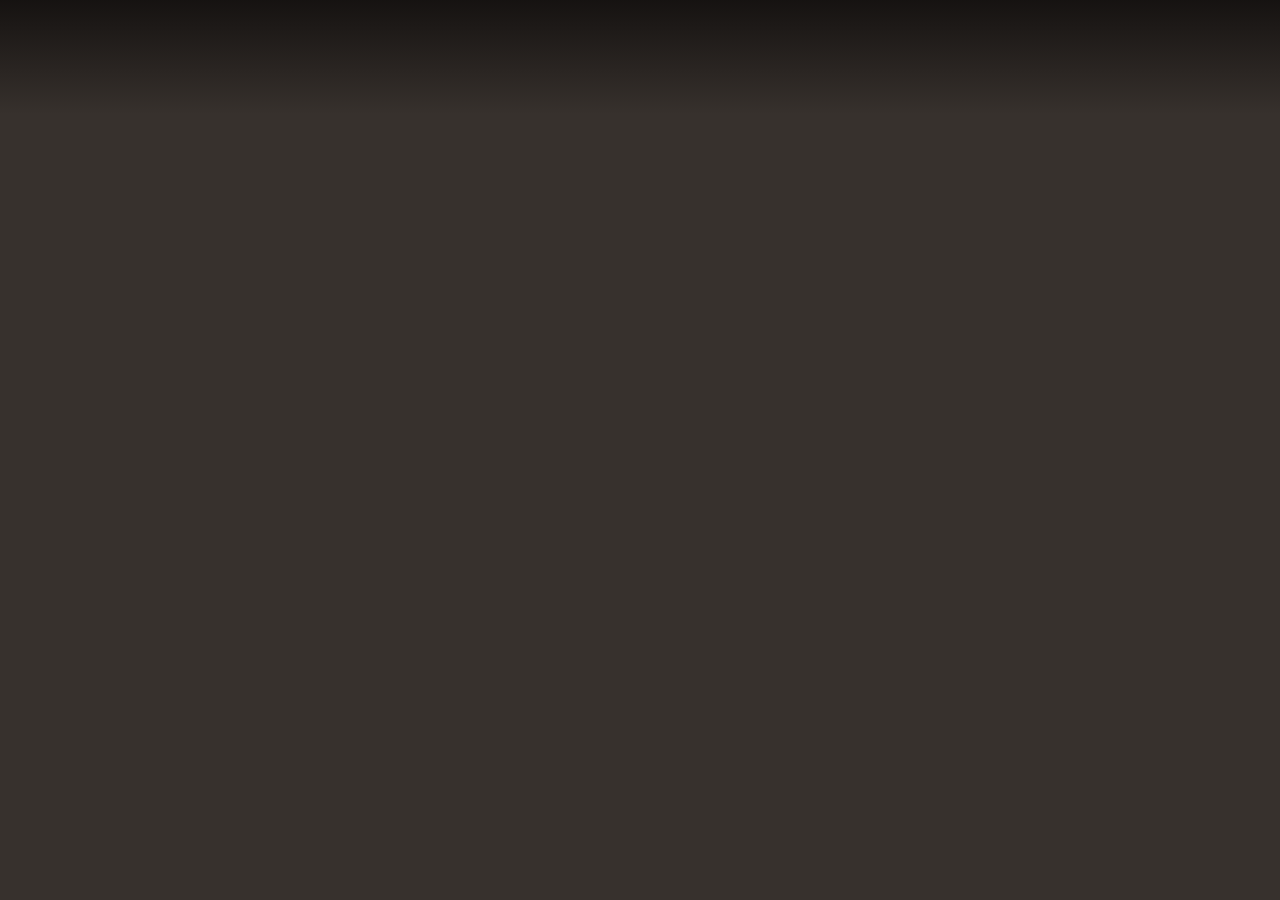
==== commit 11b02266: "update texture data" ====
--- a/index.html
+++ b/index.html
@@ -7,7 +7,8 @@
 		<meta name="author" content="jacob debenedetto">
 		<meta name="viewport" content="width=device-width, initial-scale=1, maximum-scale=1">
         <meta name="format-detection" content="telephone=no">
-		<link rel='shortcut icon' type='image/x-icon' href='img/favicon.ico' />
+        <link rel='shortcut icon' type='image/x-icon' href='img/favicon.ico' />
+        <link href="https://fonts.googleapis.com/css?family=Roboto+Condensed:300,400" rel="stylesheet">
         <link href="css/normalize.css" rel="stylesheet" type="text/css" />
         <link href="css/lity.min.css" rel="stylesheet" type="text/css" />
         <link href="css/owl.carousel.min.css" rel="stylesheet" />
@@ -15,138 +16,14 @@
         <link href="css/stylesheet.css" rel="stylesheet" type="text/css" />
 	</head>
 	<body>
-        <nav>
-            <a class="logo">
-                <div class="icon">
-                    <div class="bar"></div>
-                    <div class="bar"></div>
-                    <div class="bar"></div>
-                    <div class="bar"></div>
-                </div>
-                <img src="img/logo-text.svg"/>
-            </a>
-            <a id="toggle-menu" aria-controls="main-nav" aria-expanded="false" aria-label="open menu" href="#">
-                <img alt="menu icon" src="img/menu-icon.svg">
-            </a>
-            <ul id="main-nav" aria-expanded="false" role="navigation" aria-label="main nav">
-                <li><a href="solutions.html">The Solution</a></li>
-                <li><a href="solutions.html">Color Schemes</a></li>
-                <li><a href="solutions.html">Contact Us</a></li>
-            </ul>
-        </nav>
-
-        <header>
-            <div class="owl-carousel owl-theme home">
-                <div class="slide-1"></div>
-                <div class="slide-2"></div>
-                <div class="slide-3"></div>
-                <div class="slide-4"></div>
-                <div class="slide-5"></div>
-                <div class="slide-6"></div>
-                <div class="slide-7"></div>
-                <div class="slide-8"></div>
-                <div class="slide-9"></div>
-                <div class="slide-10"></div>
-                <div class="slide-9"></div>
-                <div class="slide-8"></div>
-                <div class="slide-7"></div>
-                <div class="slide-6"></div>
-                <div class="slide-5"></div>
-                <div class="slide-4"></div>
-                <div class="slide-3"></div>
-                <div class="slide-2"></div>
-            </div>
-            <h2>Transformative Solutions for a Deep Sleep & Sylish Life</h2>
-        </header>
-
-        <section id="mainwrap" class="create">
-            <div class="headline">
-                <p>Choose from dozens of color schemes</p>
-                <em>Melted Chocolate</em>
-            </div>
-            <div class="owl-carousel owl-theme palette">
-                <div class="item">
-                    <div class="tile texture serengeti"><span class="name">Serengeti</span></div>
-                    <span class="category">Panel A</span>
-                </div>
-                <div class="item">
-                    <div class="tile texture sunset-brown"><span class="name">Sunset Brown</span></div>
-                    <span class="category">Panel B</span>
-                </div>
-                <div class="item">
-                    <div class="tile texture saddle"><span class="name">Saddle</span></div>
-                    <span class="category">Couch</span>
-                </div>
-                <div class="item">
-                    <div class="tile texture mahogany"><span class="name">Mahogany</span></div>
-                    <span class="category">Cabinet Interior</span>
-                </div>
-                <div class="item">
-                    <div class="tile texture mica"><span class="name">Mica</span></div>
-                    <span class="category">Headboard</span>
-                </div>
-            </div>
-            <div class="cta">
-                <a class="btn" href="create.html">create your own color scheme</a>
-            </div>
-        </section>
-
-        <footer>
-            <div class="links">
-                <a href="index.html" class="logo">
-                    <img src="img/logo.svg" />
-                </a>
-                <ul>
-                    <li><a href="solutions.html">The Solution</a></li>
-                    <li><a href="solutions.html">Color Schemes</a></li>
-                    <li><a href="solutions.html">Contact Us</a></li>
-                </ul>
-                <p>Copyright, Sonnovita, Scottsdale, AZ. All rights reserved.</p>
-            </div>
-        </footer>
+        <nav id="main-nav"></nav>
+        <section id="main-content"></section>
+        <footer></footer>
 
         <!--construct pages with js-->
 		<script type="text/javascript" src="js/jquery-3.2.1.min.js"></script>
         <script type="text/javascript" src="js/lity.min.js"></script>
         <script type="text/javascript" src="js/owl.carousel.min.js"></script>
-
-		<script>
-            //new Glide('.glide').mount()
-            $(document).ready(function(){
-                /* header carousel */
-                $('.owl-carousel.home').owlCarousel({
-                    animateOut: 'fadeOut',
-                    autoplay: true,
-                    autoplayTimeout: 750,
-                    items: 1,
-                    loop: true,
-                    mouseDrag: false,
-                    touchDrag: false,
-                    dots: false
-                });
-                /* palette carousel */
-                $('.owl-carousel.palette').owlCarousel({
-                    responsive:{
-                        0: { items:1, nav: true },
-                        540: { items:3, nav: true },
-                        960: { items:5, nav: true }
-                    },
-                    loop: true,
-                    dots: false
-                });
-
-                //toggle mobile menu
-                $('#toggle-menu').on('click', function(e){
-                    e.preventDefault();
-                    var attr = 'aria-expanded';
-                    var toggle = $(this).attr(attr) == "true" ? true : false;
-                    $(this).attr(attr, !toggle);
-                    $(this).next('ul').attr(attr, !toggle)
-                });
-
-                //animate logo on load
-                $('nav .logo .icon').addClass('animate');
-            });
-		</script>
+        <script type="text/javascript" src="js/application.js"></script>
 	</body>
 </html>
--- a/css/textures.css
+++ b/css/textures.css
@@ -1,331 +1,518 @@
-/* panels, cabinets, leather, */
+/* panels, cabinets, leather */
 .texture {
   background-size: cover;
   background-position: center; }
 
-.ascott {
-  background-image: url("../img/textures/ascott.jpg"); }
-
-.glacier {
-  background-image: url("../img/textures/glacier.jpg"); }
-
-.ravenwood {
-  background-image: url("../img/textures/ravenwood.jpg"); }
-
-.bankers-gray {
-  background-image: url("../img/textures/bankers-gray.jpg"); }
-
-.glass-drift {
-  background-image: url("../img/textures/glass-drift.jpg"); }
-
-.raw-dusk {
-  background-image: url("../img/textures/raw-dusk.jpg"); }
-
-.black-hole {
-  background-image: url("../img/textures/black-hole.jpg"); }
-
-.glass-wenge {
-  background-image: url("../img/textures/glass-wenge.jpg"); }
-
-.sahara {
-  background-image: url("../img/textures/sahara.jpg"); }
-
-.black-on-black {
-  background-image: url("../img/textures/black-on-black.jpg"); }
-
-.gotham-gray {
-  background-image: url("../img/textures/gotham-gray.jpg"); }
-
-.serengeti {
-  background-image: url("../img/textures/serengeti.jpg"); }
-
-.black-tie {
-  background-image: url("../img/textures/black-tie.jpg"); }
-
-.graphite-reign {
-  background-image: url("../img/textures/graphite-reign.jpg"); }
-
-.shades-of-gray {
-  background-image: url("../img/textures/shades-of-gray.jpg"); }
-
-.bronze-linen {
-  background-image: url("../img/textures/bronze-linen.jpg"); }
-
-.gray-flannel {
-  background-image: url("../img/textures/gray-flannel.jpg"); }
-
-.silky-putty {
-  background-image: url("../img/textures/silky-putty.jpg"); }
-
-.brushed-steel {
-  background-image: url("../img/textures/brushed-steel.jpg"); }
-
-.gray-mist {
-  background-image: url("../img/textures/gray-mist.jpg"); }
-
-.snow-crok {
-  background-image: url("../img/textures/snow-crok.jpg"); }
-
-.carbon {
-  background-image: url("../img/textures/carbon.jpg"); }
-
-.latte-trees {
-  background-image: url("../img/textures/latte-trees.jpg"); }
-
-.snow-trees {
-  background-image: url("../img/textures/snow-trees.jpg"); }
-
-.carbon-black {
-  background-image: url("../img/textures/carbon-black.jpg"); }
-
-.linnen-sail {
-  background-image: url("../img/textures/linnen-sail.jpg"); }
-
-.stainless-twist {
-  background-image: url("../img/textures/stainless-twist.jpg"); }
-
-.carbon-new {
-  background-image: url("../img/textures/carbon-new.jpg"); }
-
-.melted-chocolate {
-  background-image: url("../img/textures/melted-chocolate.jpg"); }
-
-.stardust {
-  background-image: url("../img/textures/stardust.jpg"); }
-
-.chantilly-gray {
-  background-image: url("../img/textures/chantilly-gray.jpg"); }
-
-.midnight-crok {
-  background-image: url("../img/textures/midnight-crok.jpg"); }
-
-.stealth {
-  background-image: url("../img/textures/stealth.jpg"); }
-
-.cottage {
-  background-image: url("../img/textures/cottage.jpg"); }
-
-.parchment {
-  background-image: url("../img/textures/parchment.jpg"); }
-
-.sunset-brown {
-  background-image: url("../img/textures/sunset-brown.jpg"); }
-
-.drift-cloth {
-  background-image: url("../img/textures/drift-cloth.jpg"); }
-
-.pearl-stardust {
-  background-image: url("../img/textures/pearl-stardust.jpg"); }
-
-.twisted-steel {
-  background-image: url("../img/textures/twisted-steel.jpg"); }
-
-.dune {
-  background-image: url("../img/textures/dune.jpg"); }
-
-.pewter-rain {
-  background-image: url("../img/textures/pewter-rain.jpg"); }
-
-.urban-cowboy {
-  background-image: url("../img/textures/urban-cowboy.jpg"); }
-
-.earth {
-  background-image: url("../img/textures/earth.jpg"); }
-
-.pure-snow {
-  background-image: url("../img/textures/pure-snow.jpg"); }
-
-.white-prism {
-  background-image: url("../img/textures/white-prism.jpg"); }
-
-.french-roast {
-  background-image: url("../img/textures/french-roast.jpg"); }
-
-.purple-reign {
-  background-image: url("../img/textures/purple-reign.jpg"); }
-
-.alabama-cherry {
-  background-image: url("../img/textures/alabama-cherry.jpg"); }
-
-.cognac {
-  background-image: url("../img/textures/cognac.jpg"); }
-
-.rainier-white {
-  background-image: url("../img/textures/rainier-white.jpg"); }
-
-.almond {
-  background-image: url("../img/textures/almond.jpg"); }
-
-.cordoba-pint {
-  background-image: url("../img/textures/cordoba-pint.jpg"); }
-
-.silver-frost {
-  background-image: url("../img/textures/silver-frost.jpg"); }
-
-.antique-white {
-  background-image: url("../img/textures/antique-white.jpg"); }
-
-.dove-gray {
-  background-image: url("../img/textures/dove-gray.jpg"); }
-
-.slate {
-  background-image: url("../img/textures/slate.jpg"); }
-
-.black {
-  background-image: url("../img/textures/black.jpg"); }
-
-.folkstone {
-  background-image: url("../img/textures/folkstone.jpg"); }
-
-.summit {
-  background-image: url("../img/textures/summit.jpg"); }
-
-.blond-echo {
-  background-image: url("../img/textures/blond-echo.jpg"); }
-
-.hardrock-maple {
-  background-image: url("../img/textures/hardrock-maple.jpg"); }
-
-.wild-apple {
-  background-image: url("../img/textures/wild-apple.jpg"); }
-
-.charcoal {
-  background-image: url("../img/textures/charcoal.jpg"); }
-
-.italien-walnut {
-  background-image: url("../img/textures/italien-walnut.jpg"); }
-
-.wilsonart-designer-white {
-  background-image: url("../img/textures/wilsonart-designer-white.jpg"); }
-
-.chocolate-pear {
-  background-image: url("../img/textures/chocolate-pear.jpg"); }
-
-.mahogany {
-  background-image: url("../img/textures/mahogany.jpg"); }
-
-.wilsonart-shaker-cherry {
-  background-image: url("../img/textures/wilsonart-shaker-cherry.jpg"); }
-
-.cinnamon-myrtle {
-  background-image: url("../img/textures/cinnamon-myrtle.jpg"); }
-
-.natural-maple {
-  background-image: url("../img/textures/natural-maple.jpg"); }
-
-.clacier-white {
-  background-image: url("../img/textures/clacier-white.jpg"); }
-
-.norwegian {
-  background-image: url("../img/textures/norwegian.jpg"); }
-
-.black {
-  background-image: url("../img/textures/black.jpg"); }
-
-.charlott {
-  background-image: url("../img/textures/charlott.jpg"); }
-
-.maxima-pewter {
-  background-image: url("../img/textures/maxima-pewter.jpg"); }
-
-.bourbon {
-  background-image: url("../img/textures/bourbon.jpg"); }
-
-.chocolate {
-  background-image: url("../img/textures/chocolate.jpg"); }
-
-.off-the-grid {
-  background-image: url("../img/textures/off-the-grid.jpg"); }
-
-.brixk {
-  background-image: url("../img/textures/brixk.jpg"); }
-
-.clowd {
-  background-image: url("../img/textures/clowd.jpg"); }
-
-.optical-white {
-  background-image: url("../img/textures/optical-white.jpg"); }
-
-.bronx-moon-dust {
-  background-image: url("../img/textures/bronx-moon-dust.jpg"); }
-
-.dante-spice {
-  background-image: url("../img/textures/dante-spice.jpg"); }
-
-.pink-elmanordic {
-  background-image: url("../img/textures/pink-elmanordic.jpg"); }
-
-.brooklyn-creme-brulee {
-  background-image: url("../img/textures/brooklyn-creme-brulee.jpg"); }
-
-.deer-run {
-  background-image: url("../img/textures/deer-run.jpg"); }
-
-.rasberry-elmanordic-III {
-  background-image: url("../img/textures/rasberry-elmanordic-III.jpg"); }
-
-.brooklyn-fog {
-  background-image: url("../img/textures/brooklyn-fog.jpg"); }
-
-.elmanordic-III {
-  background-image: url("../img/textures/elmanordic-III.jpg"); }
-
-.regent-modern-gray {
-  background-image: url("../img/textures/regent-modern-gray.jpg"); }
-
-.casablanca-smoke {
-  background-image: url("../img/textures/casablanca-smoke.jpg"); }
-
-.eugene-sabia {
-  background-image: url("../img/textures/eugene-sabia.jpg"); }
-
-.regent-sand {
-  background-image: url("../img/textures/regent-sand.jpg"); }
-
-.cetus-cielo {
-  background-image: url("../img/textures/cetus-cielo.jpg"); }
-
-.eugene-slate {
-  background-image: url("../img/textures/eugene-slate.jpg"); }
-
-.saddle {
-  background-image: url("../img/textures/saddle.jpg"); }
-
-.cetus-granite {
-  background-image: url("../img/textures/cetus-granite.jpg"); }
-
-.holiday-lace {
-  background-image: url("../img/textures/holiday-lace.jpg"); }
-
-.samca-ivory {
-  background-image: url("../img/textures/samca-ivory.jpg"); }
-
-.cetus-nuvolo {
-  background-image: url("../img/textures/cetus-nuvolo.jpg"); }
-
-.holiday-mink {
-  background-image: url("../img/textures/holiday-mink.jpg"); }
-
-.slate {
-  background-image: url("../img/textures/slate.jpg"); }
-
-.cetus-pebble {
-  background-image: url("../img/textures/cetus-pebble.jpg"); }
-
-.lipstick {
-  background-image: url("../img/textures/lipstick.jpg"); }
-
-.tumbleweed {
-  background-image: url("../img/textures/tumbleweed.jpg"); }
-
-.cetus-smoke {
-  background-image: url("../img/textures/cetus-smoke.jpg"); }
-
-.maxima-coffee {
-  background-image: url("../img/textures/maxima-coffee.jpg"); }
-
-.chalk {
-  background-image: url("../img/textures/chalk.jpg"); }
-
-.maxima-onyx {
-  background-image: url("../img/textures/maxima-onyx.jpg"); }
+/* panels */
+.ascott-panel {
+  background-image: url("../img/textures/panels/ascott.jpg"); }
+
+.glacier-panel {
+  background-image: url("../img/textures/panels/glacier.jpg"); }
+
+.ravenwood-panel {
+  background-image: url("../img/textures/panels/ravenwood.jpg"); }
+
+.bankers-gray-panel {
+  background-image: url("../img/textures/panels/bankers-gray.jpg"); }
+
+.glass-drift-panel {
+  background-image: url("../img/textures/panels/glass-drift.jpg"); }
+
+.raw-dusk-panel {
+  background-image: url("../img/textures/panels/raw-dusk.jpg"); }
+
+.black-hole-panel {
+  background-image: url("../img/textures/panels/black-hole.jpg"); }
+
+.glass-wenge-panel {
+  background-image: url("../img/textures/panels/glass-wenge.jpg"); }
+
+.sahara-panel {
+  background-image: url("../img/textures/panels/sahara.jpg"); }
+
+.black-on-black-panel {
+  background-image: url("../img/textures/panels/black-on-black.jpg"); }
+
+.gotham-gray-panel {
+  background-image: url("../img/textures/panels/gotham-gray.jpg"); }
+
+.serengeti-panel {
+  background-image: url("../img/textures/panels/serengeti.jpg"); }
+
+.black-tie-panel {
+  background-image: url("../img/textures/panels/black-tie.jpg"); }
+
+.graphite-reign-panel {
+  background-image: url("../img/textures/panels/graphite-reign.jpg"); }
+
+.shades-of-gray-panel {
+  background-image: url("../img/textures/panels/shades-of-gray.jpg"); }
+
+.bronze-linen-panel {
+  background-image: url("../img/textures/panels/bronze-linen.jpg"); }
+
+.gray-flannel-panel {
+  background-image: url("../img/textures/panels/gray-flannel.jpg"); }
+
+.silky-putty-panel {
+  background-image: url("../img/textures/panels/silky-putty.jpg"); }
+
+.brushed-steel-panel {
+  background-image: url("../img/textures/panels/brushed-steel.jpg"); }
+
+.gray-mist-panel {
+  background-image: url("../img/textures/panels/gray-mist.jpg"); }
+
+.snow-crok-panel {
+  background-image: url("../img/textures/panels/snow-crok.jpg"); }
+
+.carbon-panel {
+  background-image: url("../img/textures/panels/carbon.jpg"); }
+
+.latte-trees-panel {
+  background-image: url("../img/textures/panels/latte-trees.jpg"); }
+
+.snow-trees-panel {
+  background-image: url("../img/textures/panels/snow-trees.jpg"); }
+
+.carbon-black-panel {
+  background-image: url("../img/textures/panels/carbon-black.jpg"); }
+
+.linnen-sail-panel {
+  background-image: url("../img/textures/panels/linnen-sail.jpg"); }
+
+.stainless-twist-panel {
+  background-image: url("../img/textures/panels/stainless-twist.jpg"); }
+
+.carbon-new-panel {
+  background-image: url("../img/textures/panels/carbon-new.jpg"); }
+
+.melted-chocolate-panel {
+  background-image: url("../img/textures/panels/melted-chocolate.jpg"); }
+
+.stardust-panel {
+  background-image: url("../img/textures/panels/stardust.jpg"); }
+
+.chantilly-gray-panel {
+  background-image: url("../img/textures/panels/chantilly-gray.jpg"); }
+
+.midnight-crok-panel {
+  background-image: url("../img/textures/panels/midnight-crok.jpg"); }
+
+.stealth-panel {
+  background-image: url("../img/textures/panels/stealth.jpg"); }
+
+.cottage-panel {
+  background-image: url("../img/textures/panels/cottage.jpg"); }
+
+.parchment-panel {
+  background-image: url("../img/textures/panels/parchment.jpg"); }
+
+.sunset-brown-panel {
+  background-image: url("../img/textures/panels/sunset-brown.jpg"); }
+
+.drift-cloth-panel {
+  background-image: url("../img/textures/panels/drift-cloth.jpg"); }
+
+.pearl-stardust-panel {
+  background-image: url("../img/textures/panels/pearl-stardust.jpg"); }
+
+.twisted-steel-panel {
+  background-image: url("../img/textures/panels/twisted-steel.jpg"); }
+
+.dune-panel {
+  background-image: url("../img/textures/panels/dune.jpg"); }
+
+.pewter-rain-panel {
+  background-image: url("../img/textures/panels/pewter-rain.jpg"); }
+
+.urban-cowboy-panel {
+  background-image: url("../img/textures/panels/urban-cowboy.jpg"); }
+
+.earth-panel {
+  background-image: url("../img/textures/panels/earth.jpg"); }
+
+.pure-snow-panel {
+  background-image: url("../img/textures/panels/pure-snow.jpg"); }
+
+.white-prism-panel {
+  background-image: url("../img/textures/panels/white-prism.jpg"); }
+
+.french-roast-panel {
+  background-image: url("../img/textures/panels/french-roast.jpg"); }
+
+.purple-reign-panel {
+  background-image: url("../img/textures/panels/purple-reign.jpg"); }
+
+/* headboards */
+.aubergine-headboard {
+  background-image: url("../img/textures/headboards/aubergine.jpg"); }
+
+.citron-headboard {
+  background-image: url("../img/textures/headboards/citron.jpg"); }
+
+.gunmetal-headboard {
+  background-image: url("../img/textures/headboards/gunmetal.jpg"); }
+
+.olive-headboard {
+  background-image: url("../img/textures/headboards/olive.jpg"); }
+
+.stone-headboard {
+  background-image: url("../img/textures/headboards/stone.jpg"); }
+
+.bittersweet-headboard {
+  background-image: url("../img/textures/headboards/bittersweet.jpg"); }
+
+.cloud-headboard {
+  background-image: url("../img/textures/headboards/cloud.jpg"); }
+
+.hunter-headboard {
+  background-image: url("../img/textures/headboards/hunter.jpg"); }
+
+.orangeade-headboard {
+  background-image: url("../img/textures/headboards/orangeade.jpg"); }
+
+.sunshine-headboard {
+  background-image: url("../img/textures/headboards/sunshine.jpg"); }
+
+.black-headboard {
+  background-image: url("../img/textures/headboards/black.jpg"); }
+
+.coffee-headboard {
+  background-image: url("../img/textures/headboards/coffee.jpg"); }
+
+.indigo-headboard {
+  background-image: url("../img/textures/headboards/indigo.jpg"); }
+
+.oyster-headboard {
+  background-image: url("../img/textures/headboards/oyster.jpg"); }
+
+.tidepool-headboard {
+  background-image: url("../img/textures/headboards/tidepool.jpg"); }
+
+.brick-headboard {
+  background-image: url("../img/textures/headboards/brick.jpg"); }
+
+.copper-headboard {
+  background-image: url("../img/textures/headboards/copper.jpg"); }
+
+.khaki-headboard {
+  background-image: url("../img/textures/headboards/khaki.jpg"); }
+
+.parchment-headboard {
+  background-image: url("../img/textures/headboards/parchment.jpg"); }
+
+.toast-headboard {
+  background-image: url("../img/textures/headboards/toast.jpg"); }
+
+.buckskin-headboard {
+  background-image: url("../img/textures/headboards/buckskin.jpg"); }
+
+.cream-headboard {
+  background-image: url("../img/textures/headboards/cream.jpg"); }
+
+.kiwi-headboard {
+  background-image: url("../img/textures/headboards/kiwi.jpg"); }
+
+.peat-headboard {
+  background-image: url("../img/textures/headboards/peat.jpg"); }
+
+.tomato-headboard {
+  background-image: url("../img/textures/headboards/tomato.jpg"); }
+
+.camel-headboard {
+  background-image: url("../img/textures/headboards/camel.jpg"); }
+
+.dandelion-headboard {
+  background-image: url("../img/textures/headboards/dandelion.jpg"); }
+
+.lichen-headboard {
+  background-image: url("../img/textures/headboards/lichen.jpg"); }
+
+.platinum-headboard {
+  background-image: url("../img/textures/headboards/platinum.jpg"); }
+
+.turquoise-headboard {
+  background-image: url("../img/textures/headboards/turquoise.jpg"); }
+
+.canary-headboard {
+  background-image: url("../img/textures/headboards/canary.jpg"); }
+
+.doeskin-headboard {
+  background-image: url("../img/textures/headboards/doeskin.jpg"); }
+
+.lilac-headboard {
+  background-image: url("../img/textures/headboards/lilac.jpg"); }
+
+.pumpkin-headboard {
+  background-image: url("../img/textures/headboards/pumpkin.jpg"); }
+
+.ultraviolet-headboard {
+  background-image: url("../img/textures/headboards/ultraviolet.jpg"); }
+
+.celery-headboard {
+  background-image: url("../img/textures/headboards/celery.jpg"); }
+
+.dove-headboard {
+  background-image: url("../img/textures/headboards/dove.jpg"); }
+
+.lipstick-headboard {
+  background-image: url("../img/textures/headboards/lipstick.jpg"); }
+
+.purple-headboard {
+  background-image: url("../img/textures/headboards/purple.jpg"); }
+
+.white-headboard {
+  background-image: url("../img/textures/headboards/white.jpg"); }
+
+.cement-headboard {
+  background-image: url("../img/textures/headboards/cement.jpg"); }
+
+.dustyrose-headboard {
+  background-image: url("../img/textures/headboards/dustyrose.jpg"); }
+
+.mica-headboard {
+  background-image: url("../img/textures/headboards/mica.jpg"); }
+
+.rust-headboard {
+  background-image: url("../img/textures/headboards/rust.jpg"); }
+
+.wine-headboard {
+  background-image: url("../img/textures/headboards/wine.jpg"); }
+
+.charcoal-headboard {
+  background-image: url("../img/textures/headboards/charcoal.jpg"); }
+
+.earth-headboard {
+  background-image: url("../img/textures/headboards/earth.jpg"); }
+
+.midi-headboard {
+  background-image: url("../img/textures/headboards/midi.jpg"); }
+
+.sage-headboard {
+  background-image: url("../img/textures/headboards/sage.jpg"); }
+
+.chestnut-headboard {
+  background-image: url("../img/textures/headboards/chestnut.jpg"); }
+
+.espresso-headboard {
+  background-image: url("../img/textures/headboards/espresso.jpg"); }
+
+.mustard-headboard {
+  background-image: url("../img/textures/headboards/mustard.jpg"); }
+
+.sea-headboard {
+  background-image: url("../img/textures/headboards/sea.jpg"); }
+
+.chocolate-headboard {
+  background-image: url("../img/textures/headboards/chocolate.jpg"); }
+
+.fawn-headboard {
+  background-image: url("../img/textures/headboards/fawn.jpg"); }
+
+.navy-headboard {
+  background-image: url("../img/textures/headboards/navy.jpg"); }
+
+.seafoam-headboard {
+  background-image: url("../img/textures/headboards/seafoam.jpg"); }
+
+.cinnabar-headboard {
+  background-image: url("../img/textures/headboards/cinnabar.jpg"); }
+
+.godiva-headboard {
+  background-image: url("../img/textures/headboards/godiva.jpg"); }
+
+.newmocha-headboard {
+  background-image: url("../img/textures/headboards/newmocha.jpg"); }
+
+.sky-headboard {
+  background-image: url("../img/textures/headboards/sky.jpg"); }
+
+/* couches */
+.black-couch {
+  background-image: url("../img/textures/couches/black.jpg"); }
+
+.charlott-couch {
+  background-image: url("../img/textures/couches/charlott.jpg"); }
+
+.maxima-pewter-couch {
+  background-image: url("../img/textures/couches/maxima-pewter.jpg"); }
+
+.bourbon-couch {
+  background-image: url("../img/textures/couches/bourbon.jpg"); }
+
+.chocolate-couch {
+  background-image: url("../img/textures/couches/chocolate.jpg"); }
+
+.off-the-grid-couch {
+  background-image: url("../img/textures/couches/off-the-grid.jpg"); }
+
+.brixk-couch {
+  background-image: url("../img/textures/couches/brixk.jpg"); }
+
+.clowd-couch {
+  background-image: url("../img/textures/couches/clowd.jpg"); }
+
+.optical-white-couch {
+  background-image: url("../img/textures/couches/optical-white.jpg"); }
+
+.bronx-moon-dust-couch {
+  background-image: url("../img/textures/couches/bronx-moon-dust.jpg"); }
+
+.dante-spice-couch {
+  background-image: url("../img/textures/couches/dante-spice.jpg"); }
+
+.pink-elmanordic-couch {
+  background-image: url("../img/textures/couches/pink-elmanordic.jpg"); }
+
+.brooklyn-creme-brulee-couch {
+  background-image: url("../img/textures/couches/brooklyn-creme-brulee.jpg"); }
+
+.deer-run-couch {
+  background-image: url("../img/textures/couches/deer-run.jpg"); }
+
+.rasberry-elmanordic-III-couch {
+  background-image: url("../img/textures/couches/rasberry-elmanordic-III.jpg"); }
+
+.brooklyn-fog-couch {
+  background-image: url("../img/textures/couches/brooklyn-fog.jpg"); }
+
+.elmanordic-III-couch {
+  background-image: url("../img/textures/couches/elmanordic-III.jpg"); }
+
+.regent-modern-gray-couch {
+  background-image: url("../img/textures/couches/regent-modern-gray.jpg"); }
+
+.casablanca-smoke-couch {
+  background-image: url("../img/textures/couches/casablanca-smoke.jpg"); }
+
+.eugene-sabia-couch {
+  background-image: url("../img/textures/couches/eugene-sabia.jpg"); }
+
+.regent-sand-couch {
+  background-image: url("../img/textures/couches/regent-sand.jpg"); }
+
+.cetus-cielo-couch {
+  background-image: url("../img/textures/couches/cetus-cielo.jpg"); }
+
+.eugene-slate-couch {
+  background-image: url("../img/textures/couches/eugene-slate.jpg"); }
+
+.saddle-couch {
+  background-image: url("../img/textures/couches/saddle.jpg"); }
+
+.cetus-granite-couch {
+  background-image: url("../img/textures/couches/cetus-granite.jpg"); }
+
+.holiday-lace-couch {
+  background-image: url("../img/textures/couches/holiday-lace.jpg"); }
+
+.samca-ivory-couch {
+  background-image: url("../img/textures/couches/samca-ivory.jpg"); }
+
+.cetus-nuvolo-couch {
+  background-image: url("../img/textures/couches/cetus-nuvolo.jpg"); }
+
+.holiday-mink-couch {
+  background-image: url("../img/textures/couches/holiday-mink.jpg"); }
+
+.slate-couch {
+  background-image: url("../img/textures/couches/slate.jpg"); }
+
+.cetus-pebble-couch {
+  background-image: url("../img/textures/couches/cetus-pebble.jpg"); }
+
+.lipstick-couch {
+  background-image: url("../img/textures/couches/lipstick.jpg"); }
+
+.tumbleweed-couch {
+  background-image: url("../img/textures/couches/tumbleweed.jpg"); }
+
+.cetus-smoke-couch {
+  background-image: url("../img/textures/couches/cetus-smoke.jpg"); }
+
+.maxima-coffee-couch {
+  background-image: url("../img/textures/couches/maxima-coffee.jpg"); }
+
+.chalk-couch {
+  background-image: url("../img/textures/couches/chalk.jpg"); }
+
+.maxima-onyx-couch {
+  background-image: url("../img/textures/couches/maxima-onyx.jpg"); }
+
+/* cabinets */
+.alabama-cherry-cabinet {
+  background-image: url("../img/textures/cabinets/alabama-cherry.jpg"); }
+
+.cognac-cabinet {
+  background-image: url("../img/textures/cabinets/cognac.jpg"); }
+
+.rainier-white-cabinet {
+  background-image: url("../img/textures/cabinets/rainier-white.jpg"); }
+
+.almond-cabinet {
+  background-image: url("../img/textures/cabinets/almond.jpg"); }
+
+.cordoba-pint-cabinet {
+  background-image: url("../img/textures/cabinets/cordoba-pint.jpg"); }
+
+.silver-frost-cabinet {
+  background-image: url("../img/textures/cabinets/silver-frost.jpg"); }
+
+.antique-white-cabinet {
+  background-image: url("../img/textures/cabinets/antique-white.jpg"); }
+
+.dove-gray-cabinet {
+  background-image: url("../img/textures/cabinets/dove-gray.jpg"); }
+
+.slate-cabinet {
+  background-image: url("../img/textures/cabinets/slate.jpg"); }
+
+.black-cabinet {
+  background-image: url("../img/textures/cabinets/black.jpg"); }
+
+.folkstone-cabinet {
+  background-image: url("../img/textures/cabinets/folkstone.jpg"); }
+
+.summit-cabinet {
+  background-image: url("../img/textures/cabinets/summit.jpg"); }
+
+.blond-echo-cabinet {
+  background-image: url("../img/textures/cabinets/blond-echo.jpg"); }
+
+.hardrock-maple-cabinet {
+  background-image: url("../img/textures/cabinets/hardrock-maple.jpg"); }
+
+.wild-apple-cabinet {
+  background-image: url("../img/textures/cabinets/wild-apple.jpg"); }
+
+.charcoal-cabinet {
+  background-image: url("../img/textures/cabinets/charcoal.jpg"); }
+
+.italien-walnut-cabinet {
+  background-image: url("../img/textures/cabinets/italien-walnut.jpg"); }
+
+.wilsonart-designer-white-cabinet {
+  background-image: url("../img/textures/cabinets/wilsonart-designer-white.jpg"); }
+
+.chocolate-pear-cabinet {
+  background-image: url("../img/textures/cabinets/chocolate-pear.jpg"); }
+
+.mahogany-cabinet {
+  background-image: url("../img/textures/cabinets/mahogany.jpg"); }
+
+.wilsonart-shaker-cherry-cabinet {
+  background-image: url("../img/textures/cabinets/wilsonart-shaker-cherry.jpg"); }
+
+.cinnamon-myrtle-cabinet {
+  background-image: url("../img/textures/cabinets/cinnamon-myrtle.jpg"); }
+
+.natural-maple-cabinet {
+  background-image: url("../img/textures/cabinets/natural-maple.jpg"); }
+
+.clacier-white-cabinet {
+  background-image: url("../img/textures/cabinets/clacier-white.jpg"); }
+
+.norwegian-cabinet {
+  background-image: url("../img/textures/cabinets/norwegian.jpg"); }
--- a/css/stylesheet.css
+++ b/css/stylesheet.css
@@ -1,6 +1,7 @@
 body {
   background-color: #37312d;
-  font-family: 'helvetica-light'; }
+  font-family: 'helvetica-light';
+  /* 12-grid system */ }
   body nav {
     align-items: center;
     display: flex;
@@ -43,37 +44,45 @@
           body nav .logo .icon .bar:nth-of-type(4) {
             opacity: 0.9;
             transform: rotate(90deg); }
-        body nav .logo .icon.animate .bar {
-          /* only animate when animate class is applies */ }
-          body nav .logo .icon.animate .bar:nth-of-type(1) {
-            animation: 2s ease-in-out anim-bar-1; }
-          body nav .logo .icon.animate .bar:nth-of-type(2) {
-            animation: 2s ease-in-out anim-bar-2; }
-          body nav .logo .icon.animate .bar:nth-of-type(3) {
-            animation: 2s ease-in-out anim-bar-3; }
-          body nav .logo .icon.animate .bar:nth-of-type(4) {
-            animation: 2s ease-in-out anim-bar-4; }
+      body nav .logo .text {
+        overflow: hidden;
+        width: 138px; }
+      body nav .logo img {
+        height: 23px;
+        padding-left: 6px; }
+      body nav .logo.animate {
+        /* only animate when animate class is applies */ }
+        body nav .logo.animate .bar:nth-of-type(1) {
+          animation: 1s ease-in anim-bar-1; }
+        body nav .logo.animate .bar:nth-of-type(2) {
+          animation: 1s ease-in anim-bar-2; }
+        body nav .logo.animate .bar:nth-of-type(3) {
+          animation: 1s ease-in anim-bar-3; }
+        body nav .logo.animate .bar:nth-of-type(4) {
+          animation: 1s ease-in anim-bar-4; }
+        body nav .logo.animate .text {
+          animation: 1.5s ease-out anim-text; }
 
 @keyframes anim-bar-1 {
   0% {
     opacity: 0; }
-  25% {
+  35% {
     opacity: 0.4; } }
 
 @keyframes anim-bar-2 {
   0% {
     opacity: 0; }
-  25% {
+  45% {
     opacity: 0; }
-  50% {
+  55% {
     opacity: 0.6; } }
 
 @keyframes anim-bar-3 {
   0% {
     opacity: 0; }
-  50% {
+  75% {
     opacity: 0; }
-  75% {
+  85% {
     opacity: 0.8; } }
 
 @keyframes anim-bar-4 {
@@ -81,9 +90,14 @@
     transform: rotate(0deg); }
   100% {
     transform: rotate(90deg); } }
-      body nav .logo img {
-        height: 23px;
-        padding-left: 6px; }
+
+@keyframes anim-text {
+  0% {
+    width: 0; }
+  60% {
+    width: 0; }
+  100% {
+    width: 138px; } }
     body nav #toggle-menu {
       display: none;
       /* default hidden */
@@ -107,36 +121,36 @@
           color: inherit;
           font-size: 15px;
           text-decoration: none; }
-  body header {
+  body header.home {
     position: relative;
     z-index: 0; }
-    body header .owl-carousel.home .owl-item div {
+    body header.home .owl-carousel.home .owl-item div {
       background-size: cover;
       background-position: center;
       color: transparent;
       height: calc(100vh - 180px);
-      min-height: 480px; }
-      body header .owl-carousel.home .owl-item div.slide-1 {
+      min-height: 360px; }
+      body header.home .owl-carousel.home .owl-item div.slide-1 {
         background-image: url("../img/home/home-1.jpg"); }
-      body header .owl-carousel.home .owl-item div.slide-2 {
+      body header.home .owl-carousel.home .owl-item div.slide-2 {
         background-image: url("../img/home/home-2.jpg"); }
-      body header .owl-carousel.home .owl-item div.slide-3 {
+      body header.home .owl-carousel.home .owl-item div.slide-3 {
         background-image: url("../img/home/home-3.jpg"); }
-      body header .owl-carousel.home .owl-item div.slide-4 {
+      body header.home .owl-carousel.home .owl-item div.slide-4 {
         background-image: url("../img/home/home-4.jpg"); }
-      body header .owl-carousel.home .owl-item div.slide-5 {
+      body header.home .owl-carousel.home .owl-item div.slide-5 {
         background-image: url("../img/home/home-5.jpg"); }
-      body header .owl-carousel.home .owl-item div.slide-6 {
+      body header.home .owl-carousel.home .owl-item div.slide-6 {
         background-image: url("../img/home/home-6.jpg"); }
-      body header .owl-carousel.home .owl-item div.slide-7 {
+      body header.home .owl-carousel.home .owl-item div.slide-7 {
         background-image: url("../img/home/home-7.jpg"); }
-      body header .owl-carousel.home .owl-item div.slide-8 {
+      body header.home .owl-carousel.home .owl-item div.slide-8 {
         background-image: url("../img/home/home-8.jpg"); }
-      body header .owl-carousel.home .owl-item div.slide-9 {
+      body header.home .owl-carousel.home .owl-item div.slide-9 {
         background-image: url("../img/home/home-9.jpg"); }
-      body header .owl-carousel.home .owl-item div.slide-10 {
+      body header.home .owl-carousel.home .owl-item div.slide-10 {
         background-image: url("../img/home/home-10.jpg"); }
-    body header h2 {
+    body header.home h2 {
       color: #37312d;
       font-size: 2vw;
       left: 20%;
@@ -144,58 +158,121 @@
       position: absolute;
       top: 20%;
       z-index: 1; }
-  body section.create {
+  body article.home {
     color: #ffffff;
     text-align: center;
-    margin-top: -128px; }
-    body section.create .headline {
-      padding: 12px 0;
-      position: relative;
-      z-index: 1; }
-      body section.create .headline p {
-        font-size: 18px;
-        margin: 0; }
-      body section.create .headline em {
-        font-size: 12px; }
-    body section.create .owl-carousel.palette {
+    margin-top: -128px;
+    overflow: hidden; }
+    body article.home .owl-carousel.palette {
       margin: auto;
       max-width: 960px; }
-      body section.create .owl-carousel.palette .item {
-        padding: 16px; }
-        body section.create .owl-carousel.palette .item .tile {
-          align-items: center;
-          border-radius: 7px;
-          box-shadow: 0 0 16px #1d1a18;
-          display: flex;
-          height: 162px;
-          justify-content: center;
-          margin: auto;
-          width: 162px; }
-          body section.create .owl-carousel.palette .item .tile .name {
-            font-size: 16px; }
-        body section.create .owl-carousel.palette .item .category {
-          display: block;
-          font-size: 12px;
-          padding: 16px 0;
-          text-transform: uppercase; }
-      body section.create .owl-carousel.palette .owl-nav {
+      body article.home .owl-carousel.palette .headline {
+        padding: 12px 0;
+        position: relative;
+        z-index: 1;
+        width: 100%; }
+        body article.home .owl-carousel.palette .headline p {
+          font-size: 18px;
+          margin: 0; }
+        body article.home .owl-carousel.palette .headline em {
+          font-size: 12px; }
+      body article.home .owl-carousel.palette .items {
+        display: flex; }
+        body article.home .owl-carousel.palette .items .item {
+          padding: 2%;
+          width: 20%; }
+          body article.home .owl-carousel.palette .items .item .tile {
+            align-items: center;
+            border-radius: 7px;
+            box-shadow: 0 0 8px #1d1a18;
+            display: flex;
+            height: 162px;
+            justify-content: center;
+            margin: auto;
+            width: 100%; }
+            body article.home .owl-carousel.palette .items .item .tile .name {
+              font-size: 16px; }
+          body article.home .owl-carousel.palette .items .item .category {
+            display: block;
+            font-size: 12px;
+            padding: 16px 0;
+            text-transform: uppercase; }
+      body article.home .owl-carousel.palette .owl-nav {
         position: absolute;
-        top: calc(50% - 36px);
-        width: 100%; }
-        body section.create .owl-carousel.palette .owl-nav button {
+        bottom: calc(60% - 36px);
+        width: calc(120%);
+        left: -10%; }
+        body article.home .owl-carousel.palette .owl-nav button {
           color: transparent;
           height: 48px;
           opacity: 0.8;
           position: absolute;
           width: 16px; }
-          body section.create .owl-carousel.palette .owl-nav button.owl-prev {
+          body article.home .owl-carousel.palette .owl-nav button.owl-prev {
             left: 12px;
             background-image: url("../img/left-arrow.svg"); }
-          body section.create .owl-carousel.palette .owl-nav button.owl-next {
+          body article.home .owl-carousel.palette .owl-nav button.owl-next {
             right: 12px;
             background-image: url("../img/right-arrow.svg"); }
-    body section.create .cta {
+    body article.home .cta {
       padding: 32px 0 80px; }
+  body article.create {
+    color: #ffffff;
+    margin: 0 auto;
+    max-width: 1200px;
+    padding: 96px 0 270px; }
+    body article.create h1 {
+      font-size: 44px;
+      font-weight: normal;
+      margin: 0; }
+    body article.create .palette {
+      font-family: 'Roboto Condensed', sans-serif;
+      font-weight: 300;
+      padding-bottom: 110%;
+      /* grid ratio */
+      position: relative;
+      width: 100%; }
+      body article.create .palette .grid {
+        background-color: #55504c;
+        display: -ms-grid;
+        display: grid;
+        -ms-grid-columns: 2fr 1fr;
+        -ms-grid-rows: 2fr 1fr 1fr;
+        grid-template-columns: 2fr 1fr;
+        grid-template-rows: 2fr 1fr 1fr;
+        height: 100%;
+        position: absolute;
+        width: 100%; }
+        body article.create .palette .grid > div {
+          position: relative; }
+        body article.create .palette .grid #panel-a {
+          grid-column: 1 / 2;
+          grid-row: 1 / 1; }
+        body article.create .palette .grid #panel-b {
+          grid-column: 2 / 3;
+          grid-row: 1 / 1; }
+        body article.create .palette .grid #couch {
+          grid-column: 1 / 2;
+          grid-row: 2 / 4; }
+        body article.create .palette .grid #cabinet {
+          grid-column: 2 / 3;
+          grid-row: 2 / 3; }
+        body article.create .palette .grid #headboard {
+          grid-column: 2 / 3;
+          grid-row: 3 / 4; }
+        body article.create .palette .grid .caption {
+          bottom: 8px;
+          font-size: 16px;
+          left: 8px;
+          position: absolute; }
+          body article.create .palette .grid .caption .label {
+            text-transform: uppercase;
+            display: block; }
+          body article.create .palette .grid .caption .title {
+            display: block; }
+    body article.create .email {
+      padding: 36px 0;
+      text-align: center; }
   body footer {
     color: #fff;
     text-align: center;
@@ -225,9 +302,40 @@
             text-decoration: none; }
       body footer .links p {
         font-size: 12px; }
+  body .row {
+    display: flex;
+    flex-wrap: wrap; }
+    body .row [class*="col-"] {
+      box-sizing: border-box;
+      padding: 0 40px; }
+    body .row .col-1 {
+      width: 8.33333%; }
+    body .row .col-2 {
+      width: 16.66667%; }
+    body .row .col-3 {
+      width: 25%; }
+    body .row .col-4 {
+      width: 33.33333%; }
+    body .row .col-5 {
+      width: 41.66667%; }
+    body .row .col-6 {
+      width: 50%; }
+    body .row .col-7 {
+      width: 58.33333%; }
+    body .row .col-8 {
+      width: 66.66667%; }
+    body .row .col-9 {
+      width: 75%; }
+    body .row .col-10 {
+      width: 83.33333%; }
+    body .row .col-11 {
+      width: 91.66667%; }
+    body .row .col-12 {
+      width: 100%; }
   body .btn {
     background-color: #55504c;
     border-radius: 999px;
+    box-sizing: border-box;
     color: #fff;
     display: inline-block;
     font-size: 18px;
@@ -235,10 +343,33 @@
     text-decoration: none;
     transition: all 0.25s ease-in-out; }
     body .btn:hover, body .btn:focus {
-      box-shadow: 0 0 16px #1d1a18;
+      box-shadow: 0 0 8px #1d1a18;
       color: #1d1a18; }
-
-@media (max-width: 800px) {
+    body .btn#customize-scheme {
+      background-color: #433d39;
+      border-radius: 0;
+      line-height: 30px;
+      padding: 20px 0;
+      margin-bottom: 24px;
+      text-align: center;
+      width: 100%; }
+      body .btn#customize-scheme .icon {
+        background-image: url("../img/color-icon.png"); }
+    body .btn#email-scheme {
+      line-height: 30px;
+      text-align: center;
+      width: 100%; }
+      body .btn#email-scheme .icon {
+        background-image: url("../img/send-icon.png"); }
+    body .btn .icon {
+      background-image: url("");
+      content: '';
+      display: inline-block;
+      height: 30px;
+      vertical-align: top;
+      width: 30px; }
+
+@media (max-width: 980px) {
   body nav #toggle-menu {
     display: block; }
   body nav ul {
@@ -263,12 +394,20 @@
         padding: 12px 12px 12px 32px;
         transition: all 0.25s ease-in-out; }
         body nav ul li a:hover, body nav ul li a:focus {
-          box-shadow: 0 0 16px #1d1a18;
+          box-shadow: 0 0 8px #1d1a18;
           color: #1d1a18; }
   body header h2 {
-    font-size: 18px;
+    font-size: 12px;
     left: 5%;
-    max-width: 30%; } }
+    max-width: 30%; }
+  body article.home {
+    padding: 0 10%; }
+    body article.home .owl-carousel.palette .items .item .tile .name {
+      display: none; }
+    body article.home .owl-carousel.palette .items .item .category {
+      display: none; }
+  body .row [class*="col-"] {
+    width: 100%; } }
 
 @font-face {
   font-family: 'helvetica-light';
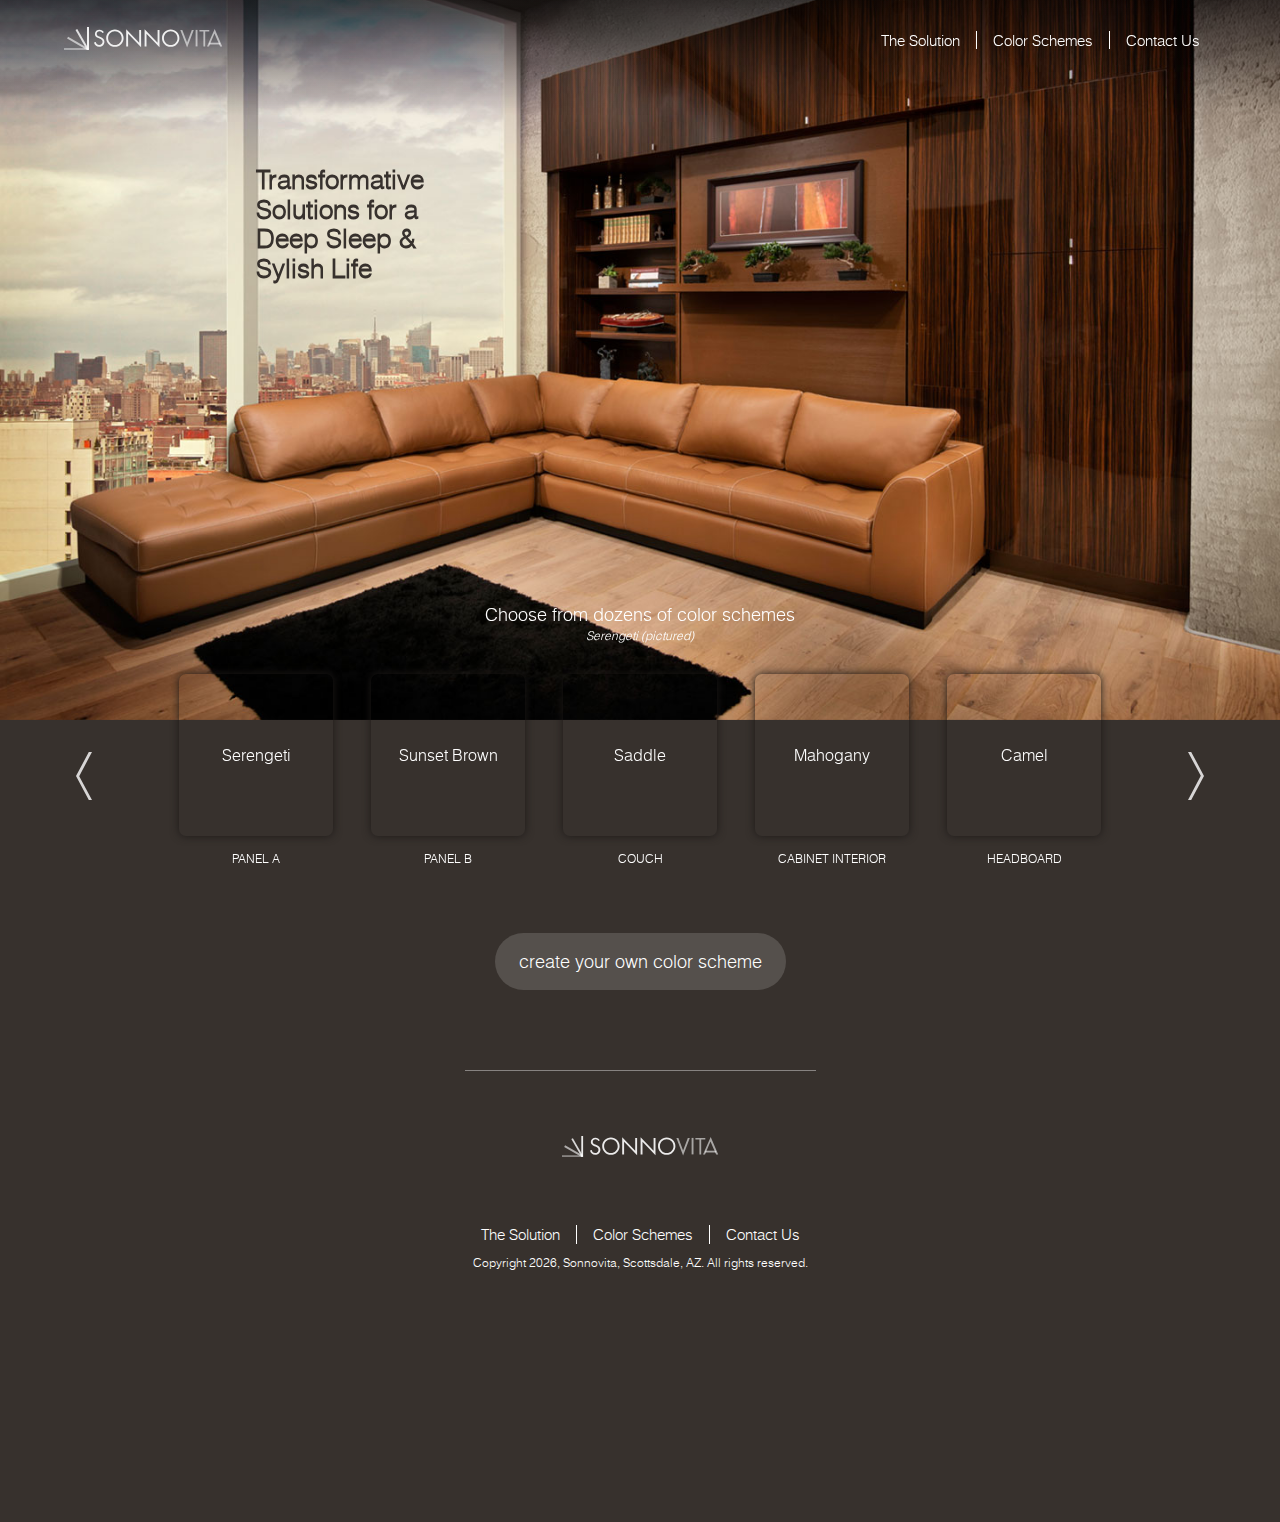
==== commit 23600421: "add popup with cancel button functionality" ====
--- a/index.html
+++ b/index.html
@@ -1,16 +1,15 @@
 <!doctype html>
 <html lang="en">
 	<head>
-		<meta charset="utf-8">
-		<title>Sonnovita</title>
-		<meta name="description" content="Sonnovita Furniture Palette Picker">
-		<meta name="author" content="jacob debenedetto">
-		<meta name="viewport" content="width=device-width, initial-scale=1, maximum-scale=1">
-        <meta name="format-detection" content="telephone=no">
+        <title>Sonnovita</title>
+		<meta charset="utf-8" />
+		<meta name="description" content="Sonnovita Palette Picker" />
+		<meta name="author" content="jacob debenedetto" />
+		<meta name="viewport" content="width=device-width, initial-scale=1, maximum-scale=1" />
+        <meta name="format-detection" content="telephone=no" />
         <link rel='shortcut icon' type='image/x-icon' href='img/favicon.ico' />
-        <link href="https://fonts.googleapis.com/css?family=Roboto+Condensed:300,400" rel="stylesheet">
+        <link href="https://fonts.googleapis.com/css?family=Roboto+Condensed:300,400" rel="stylesheet" />
         <link href="css/normalize.css" rel="stylesheet" type="text/css" />
-        <link href="css/lity.min.css" rel="stylesheet" type="text/css" />
         <link href="css/owl.carousel.min.css" rel="stylesheet" />
         <link href="css/textures.css" rel="stylesheet" type="text/css" />
         <link href="css/stylesheet.css" rel="stylesheet" type="text/css" />
@@ -22,7 +21,6 @@
 
         <!--construct pages with js-->
 		<script type="text/javascript" src="js/jquery-3.2.1.min.js"></script>
-        <script type="text/javascript" src="js/lity.min.js"></script>
         <script type="text/javascript" src="js/owl.carousel.min.js"></script>
         <script type="text/javascript" src="js/application.js"></script>
 	</body>
--- a/css/textures.css
+++ b/css/textures.css
@@ -1,518 +1,181 @@
-/* panels, cabinets, leather */
-.texture {
-  background-size: cover;
-  background-position: center; }
-
-/* panels */
-.ascott-panel {
-  background-image: url("../img/textures/panels/ascott.jpg"); }
-
-.glacier-panel {
-  background-image: url("../img/textures/panels/glacier.jpg"); }
-
-.ravenwood-panel {
-  background-image: url("../img/textures/panels/ravenwood.jpg"); }
-
-.bankers-gray-panel {
-  background-image: url("../img/textures/panels/bankers-gray.jpg"); }
-
-.glass-drift-panel {
-  background-image: url("../img/textures/panels/glass-drift.jpg"); }
-
-.raw-dusk-panel {
-  background-image: url("../img/textures/panels/raw-dusk.jpg"); }
-
-.black-hole-panel {
-  background-image: url("../img/textures/panels/black-hole.jpg"); }
-
-.glass-wenge-panel {
-  background-image: url("../img/textures/panels/glass-wenge.jpg"); }
-
-.sahara-panel {
-  background-image: url("../img/textures/panels/sahara.jpg"); }
-
-.black-on-black-panel {
-  background-image: url("../img/textures/panels/black-on-black.jpg"); }
-
-.gotham-gray-panel {
-  background-image: url("../img/textures/panels/gotham-gray.jpg"); }
-
-.serengeti-panel {
-  background-image: url("../img/textures/panels/serengeti.jpg"); }
-
-.black-tie-panel {
-  background-image: url("../img/textures/panels/black-tie.jpg"); }
-
-.graphite-reign-panel {
-  background-image: url("../img/textures/panels/graphite-reign.jpg"); }
-
-.shades-of-gray-panel {
-  background-image: url("../img/textures/panels/shades-of-gray.jpg"); }
-
-.bronze-linen-panel {
-  background-image: url("../img/textures/panels/bronze-linen.jpg"); }
-
-.gray-flannel-panel {
-  background-image: url("../img/textures/panels/gray-flannel.jpg"); }
-
-.silky-putty-panel {
-  background-image: url("../img/textures/panels/silky-putty.jpg"); }
-
-.brushed-steel-panel {
-  background-image: url("../img/textures/panels/brushed-steel.jpg"); }
-
-.gray-mist-panel {
-  background-image: url("../img/textures/panels/gray-mist.jpg"); }
-
-.snow-crok-panel {
-  background-image: url("../img/textures/panels/snow-crok.jpg"); }
-
-.carbon-panel {
-  background-image: url("../img/textures/panels/carbon.jpg"); }
-
-.latte-trees-panel {
-  background-image: url("../img/textures/panels/latte-trees.jpg"); }
-
-.snow-trees-panel {
-  background-image: url("../img/textures/panels/snow-trees.jpg"); }
-
-.carbon-black-panel {
-  background-image: url("../img/textures/panels/carbon-black.jpg"); }
-
-.linnen-sail-panel {
-  background-image: url("../img/textures/panels/linnen-sail.jpg"); }
-
-.stainless-twist-panel {
-  background-image: url("../img/textures/panels/stainless-twist.jpg"); }
-
-.carbon-new-panel {
-  background-image: url("../img/textures/panels/carbon-new.jpg"); }
-
-.melted-chocolate-panel {
-  background-image: url("../img/textures/panels/melted-chocolate.jpg"); }
-
-.stardust-panel {
-  background-image: url("../img/textures/panels/stardust.jpg"); }
-
-.chantilly-gray-panel {
-  background-image: url("../img/textures/panels/chantilly-gray.jpg"); }
-
-.midnight-crok-panel {
-  background-image: url("../img/textures/panels/midnight-crok.jpg"); }
-
-.stealth-panel {
-  background-image: url("../img/textures/panels/stealth.jpg"); }
-
-.cottage-panel {
-  background-image: url("../img/textures/panels/cottage.jpg"); }
-
-.parchment-panel {
-  background-image: url("../img/textures/panels/parchment.jpg"); }
-
-.sunset-brown-panel {
-  background-image: url("../img/textures/panels/sunset-brown.jpg"); }
-
-.drift-cloth-panel {
-  background-image: url("../img/textures/panels/drift-cloth.jpg"); }
-
-.pearl-stardust-panel {
-  background-image: url("../img/textures/panels/pearl-stardust.jpg"); }
-
-.twisted-steel-panel {
-  background-image: url("../img/textures/panels/twisted-steel.jpg"); }
-
-.dune-panel {
-  background-image: url("../img/textures/panels/dune.jpg"); }
-
-.pewter-rain-panel {
-  background-image: url("../img/textures/panels/pewter-rain.jpg"); }
-
-.urban-cowboy-panel {
-  background-image: url("../img/textures/panels/urban-cowboy.jpg"); }
-
-.earth-panel {
-  background-image: url("../img/textures/panels/earth.jpg"); }
-
-.pure-snow-panel {
-  background-image: url("../img/textures/panels/pure-snow.jpg"); }
-
-.white-prism-panel {
-  background-image: url("../img/textures/panels/white-prism.jpg"); }
-
-.french-roast-panel {
-  background-image: url("../img/textures/panels/french-roast.jpg"); }
-
-.purple-reign-panel {
-  background-image: url("../img/textures/panels/purple-reign.jpg"); }
-
-/* headboards */
-.aubergine-headboard {
-  background-image: url("../img/textures/headboards/aubergine.jpg"); }
-
-.citron-headboard {
-  background-image: url("../img/textures/headboards/citron.jpg"); }
-
-.gunmetal-headboard {
-  background-image: url("../img/textures/headboards/gunmetal.jpg"); }
-
-.olive-headboard {
-  background-image: url("../img/textures/headboards/olive.jpg"); }
-
-.stone-headboard {
-  background-image: url("../img/textures/headboards/stone.jpg"); }
-
-.bittersweet-headboard {
-  background-image: url("../img/textures/headboards/bittersweet.jpg"); }
-
-.cloud-headboard {
-  background-image: url("../img/textures/headboards/cloud.jpg"); }
-
-.hunter-headboard {
-  background-image: url("../img/textures/headboards/hunter.jpg"); }
-
-.orangeade-headboard {
-  background-image: url("../img/textures/headboards/orangeade.jpg"); }
-
-.sunshine-headboard {
-  background-image: url("../img/textures/headboards/sunshine.jpg"); }
-
-.black-headboard {
-  background-image: url("../img/textures/headboards/black.jpg"); }
-
-.coffee-headboard {
-  background-image: url("../img/textures/headboards/coffee.jpg"); }
-
-.indigo-headboard {
-  background-image: url("../img/textures/headboards/indigo.jpg"); }
-
-.oyster-headboard {
-  background-image: url("../img/textures/headboards/oyster.jpg"); }
-
-.tidepool-headboard {
-  background-image: url("../img/textures/headboards/tidepool.jpg"); }
-
-.brick-headboard {
-  background-image: url("../img/textures/headboards/brick.jpg"); }
-
-.copper-headboard {
-  background-image: url("../img/textures/headboards/copper.jpg"); }
-
-.khaki-headboard {
-  background-image: url("../img/textures/headboards/khaki.jpg"); }
-
-.parchment-headboard {
-  background-image: url("../img/textures/headboards/parchment.jpg"); }
-
-.toast-headboard {
-  background-image: url("../img/textures/headboards/toast.jpg"); }
-
-.buckskin-headboard {
-  background-image: url("../img/textures/headboards/buckskin.jpg"); }
-
-.cream-headboard {
-  background-image: url("../img/textures/headboards/cream.jpg"); }
-
-.kiwi-headboard {
-  background-image: url("../img/textures/headboards/kiwi.jpg"); }
-
-.peat-headboard {
-  background-image: url("../img/textures/headboards/peat.jpg"); }
-
-.tomato-headboard {
-  background-image: url("../img/textures/headboards/tomato.jpg"); }
-
-.camel-headboard {
-  background-image: url("../img/textures/headboards/camel.jpg"); }
-
-.dandelion-headboard {
-  background-image: url("../img/textures/headboards/dandelion.jpg"); }
-
-.lichen-headboard {
-  background-image: url("../img/textures/headboards/lichen.jpg"); }
-
-.platinum-headboard {
-  background-image: url("../img/textures/headboards/platinum.jpg"); }
-
-.turquoise-headboard {
-  background-image: url("../img/textures/headboards/turquoise.jpg"); }
-
-.canary-headboard {
-  background-image: url("../img/textures/headboards/canary.jpg"); }
-
-.doeskin-headboard {
-  background-image: url("../img/textures/headboards/doeskin.jpg"); }
-
-.lilac-headboard {
-  background-image: url("../img/textures/headboards/lilac.jpg"); }
-
-.pumpkin-headboard {
-  background-image: url("../img/textures/headboards/pumpkin.jpg"); }
-
-.ultraviolet-headboard {
-  background-image: url("../img/textures/headboards/ultraviolet.jpg"); }
-
-.celery-headboard {
-  background-image: url("../img/textures/headboards/celery.jpg"); }
-
-.dove-headboard {
-  background-image: url("../img/textures/headboards/dove.jpg"); }
-
-.lipstick-headboard {
-  background-image: url("../img/textures/headboards/lipstick.jpg"); }
-
-.purple-headboard {
-  background-image: url("../img/textures/headboards/purple.jpg"); }
-
-.white-headboard {
-  background-image: url("../img/textures/headboards/white.jpg"); }
-
-.cement-headboard {
-  background-image: url("../img/textures/headboards/cement.jpg"); }
-
-.dustyrose-headboard {
-  background-image: url("../img/textures/headboards/dustyrose.jpg"); }
-
-.mica-headboard {
-  background-image: url("../img/textures/headboards/mica.jpg"); }
-
-.rust-headboard {
-  background-image: url("../img/textures/headboards/rust.jpg"); }
-
-.wine-headboard {
-  background-image: url("../img/textures/headboards/wine.jpg"); }
-
-.charcoal-headboard {
-  background-image: url("../img/textures/headboards/charcoal.jpg"); }
-
-.earth-headboard {
-  background-image: url("../img/textures/headboards/earth.jpg"); }
-
-.midi-headboard {
-  background-image: url("../img/textures/headboards/midi.jpg"); }
-
-.sage-headboard {
-  background-image: url("../img/textures/headboards/sage.jpg"); }
-
-.chestnut-headboard {
-  background-image: url("../img/textures/headboards/chestnut.jpg"); }
-
-.espresso-headboard {
-  background-image: url("../img/textures/headboards/espresso.jpg"); }
-
-.mustard-headboard {
-  background-image: url("../img/textures/headboards/mustard.jpg"); }
-
-.sea-headboard {
-  background-image: url("../img/textures/headboards/sea.jpg"); }
-
-.chocolate-headboard {
-  background-image: url("../img/textures/headboards/chocolate.jpg"); }
-
-.fawn-headboard {
-  background-image: url("../img/textures/headboards/fawn.jpg"); }
-
-.navy-headboard {
-  background-image: url("../img/textures/headboards/navy.jpg"); }
-
-.seafoam-headboard {
-  background-image: url("../img/textures/headboards/seafoam.jpg"); }
-
-.cinnabar-headboard {
-  background-image: url("../img/textures/headboards/cinnabar.jpg"); }
-
-.godiva-headboard {
-  background-image: url("../img/textures/headboards/godiva.jpg"); }
-
-.newmocha-headboard {
-  background-image: url("../img/textures/headboards/newmocha.jpg"); }
-
-.sky-headboard {
-  background-image: url("../img/textures/headboards/sky.jpg"); }
-
-/* couches */
-.black-couch {
-  background-image: url("../img/textures/couches/black.jpg"); }
-
-.charlott-couch {
-  background-image: url("../img/textures/couches/charlott.jpg"); }
-
-.maxima-pewter-couch {
-  background-image: url("../img/textures/couches/maxima-pewter.jpg"); }
-
-.bourbon-couch {
-  background-image: url("../img/textures/couches/bourbon.jpg"); }
-
-.chocolate-couch {
-  background-image: url("../img/textures/couches/chocolate.jpg"); }
-
-.off-the-grid-couch {
-  background-image: url("../img/textures/couches/off-the-grid.jpg"); }
-
-.brixk-couch {
-  background-image: url("../img/textures/couches/brixk.jpg"); }
-
-.clowd-couch {
-  background-image: url("../img/textures/couches/clowd.jpg"); }
-
-.optical-white-couch {
-  background-image: url("../img/textures/couches/optical-white.jpg"); }
-
-.bronx-moon-dust-couch {
-  background-image: url("../img/textures/couches/bronx-moon-dust.jpg"); }
-
-.dante-spice-couch {
-  background-image: url("../img/textures/couches/dante-spice.jpg"); }
-
-.pink-elmanordic-couch {
-  background-image: url("../img/textures/couches/pink-elmanordic.jpg"); }
-
-.brooklyn-creme-brulee-couch {
-  background-image: url("../img/textures/couches/brooklyn-creme-brulee.jpg"); }
-
-.deer-run-couch {
-  background-image: url("../img/textures/couches/deer-run.jpg"); }
-
-.rasberry-elmanordic-III-couch {
-  background-image: url("../img/textures/couches/rasberry-elmanordic-III.jpg"); }
-
-.brooklyn-fog-couch {
-  background-image: url("../img/textures/couches/brooklyn-fog.jpg"); }
-
-.elmanordic-III-couch {
-  background-image: url("../img/textures/couches/elmanordic-III.jpg"); }
-
-.regent-modern-gray-couch {
-  background-image: url("../img/textures/couches/regent-modern-gray.jpg"); }
-
-.casablanca-smoke-couch {
-  background-image: url("../img/textures/couches/casablanca-smoke.jpg"); }
-
-.eugene-sabia-couch {
-  background-image: url("../img/textures/couches/eugene-sabia.jpg"); }
-
-.regent-sand-couch {
-  background-image: url("../img/textures/couches/regent-sand.jpg"); }
-
-.cetus-cielo-couch {
-  background-image: url("../img/textures/couches/cetus-cielo.jpg"); }
-
-.eugene-slate-couch {
-  background-image: url("../img/textures/couches/eugene-slate.jpg"); }
-
-.saddle-couch {
-  background-image: url("../img/textures/couches/saddle.jpg"); }
-
-.cetus-granite-couch {
-  background-image: url("../img/textures/couches/cetus-granite.jpg"); }
-
-.holiday-lace-couch {
-  background-image: url("../img/textures/couches/holiday-lace.jpg"); }
-
-.samca-ivory-couch {
-  background-image: url("../img/textures/couches/samca-ivory.jpg"); }
-
-.cetus-nuvolo-couch {
-  background-image: url("../img/textures/couches/cetus-nuvolo.jpg"); }
-
-.holiday-mink-couch {
-  background-image: url("../img/textures/couches/holiday-mink.jpg"); }
-
-.slate-couch {
-  background-image: url("../img/textures/couches/slate.jpg"); }
-
-.cetus-pebble-couch {
-  background-image: url("../img/textures/couches/cetus-pebble.jpg"); }
-
-.lipstick-couch {
-  background-image: url("../img/textures/couches/lipstick.jpg"); }
-
-.tumbleweed-couch {
-  background-image: url("../img/textures/couches/tumbleweed.jpg"); }
-
-.cetus-smoke-couch {
-  background-image: url("../img/textures/couches/cetus-smoke.jpg"); }
-
-.maxima-coffee-couch {
-  background-image: url("../img/textures/couches/maxima-coffee.jpg"); }
-
-.chalk-couch {
-  background-image: url("../img/textures/couches/chalk.jpg"); }
-
-.maxima-onyx-couch {
-  background-image: url("../img/textures/couches/maxima-onyx.jpg"); }
-
-/* cabinets */
-.alabama-cherry-cabinet {
-  background-image: url("../img/textures/cabinets/alabama-cherry.jpg"); }
-
-.cognac-cabinet {
-  background-image: url("../img/textures/cabinets/cognac.jpg"); }
-
-.rainier-white-cabinet {
-  background-image: url("../img/textures/cabinets/rainier-white.jpg"); }
-
-.almond-cabinet {
-  background-image: url("../img/textures/cabinets/almond.jpg"); }
-
-.cordoba-pint-cabinet {
-  background-image: url("../img/textures/cabinets/cordoba-pint.jpg"); }
-
-.silver-frost-cabinet {
-  background-image: url("../img/textures/cabinets/silver-frost.jpg"); }
-
-.antique-white-cabinet {
-  background-image: url("../img/textures/cabinets/antique-white.jpg"); }
-
-.dove-gray-cabinet {
-  background-image: url("../img/textures/cabinets/dove-gray.jpg"); }
-
-.slate-cabinet {
-  background-image: url("../img/textures/cabinets/slate.jpg"); }
-
-.black-cabinet {
-  background-image: url("../img/textures/cabinets/black.jpg"); }
-
-.folkstone-cabinet {
-  background-image: url("../img/textures/cabinets/folkstone.jpg"); }
-
-.summit-cabinet {
-  background-image: url("../img/textures/cabinets/summit.jpg"); }
-
-.blond-echo-cabinet {
-  background-image: url("../img/textures/cabinets/blond-echo.jpg"); }
-
-.hardrock-maple-cabinet {
-  background-image: url("../img/textures/cabinets/hardrock-maple.jpg"); }
-
-.wild-apple-cabinet {
-  background-image: url("../img/textures/cabinets/wild-apple.jpg"); }
-
-.charcoal-cabinet {
-  background-image: url("../img/textures/cabinets/charcoal.jpg"); }
-
-.italien-walnut-cabinet {
-  background-image: url("../img/textures/cabinets/italien-walnut.jpg"); }
-
-.wilsonart-designer-white-cabinet {
-  background-image: url("../img/textures/cabinets/wilsonart-designer-white.jpg"); }
-
-.chocolate-pear-cabinet {
-  background-image: url("../img/textures/cabinets/chocolate-pear.jpg"); }
-
-.mahogany-cabinet {
-  background-image: url("../img/textures/cabinets/mahogany.jpg"); }
-
-.wilsonart-shaker-cherry-cabinet {
-  background-image: url("../img/textures/cabinets/wilsonart-shaker-cherry.jpg"); }
-
-.cinnamon-myrtle-cabinet {
-  background-image: url("../img/textures/cabinets/cinnamon-myrtle.jpg"); }
-
-.natural-maple-cabinet {
-  background-image: url("../img/textures/cabinets/natural-maple.jpg"); }
-
-.clacier-white-cabinet {
-  background-image: url("../img/textures/cabinets/clacier-white.jpg"); }
-
-.norwegian-cabinet {
-  background-image: url("../img/textures/cabinets/norwegian.jpg"); }
+.texture { background-size: cover; background-position: center; }
+.panels.ascott { background-image: url("../img/textures/panels/ascott.jpg"); }
+.panels.glacier { background-image: url("../img/textures/panels/glacier.jpg"); }
+.panels.ravenwood { background-image: url("../img/textures/panels/ravenwood.jpg"); }
+.panels.bankers-gray { background-image: url("../img/textures/panels/bankers-gray.jpg"); }
+.panels.glass-drift { background-image: url("../img/textures/panels/glass-drift.jpg"); }
+.panels.raw-dusk { background-image: url("../img/textures/panels/raw-dusk.jpg"); }
+.panels.black-hole { background-image: url("../img/textures/panels/black-hole.jpg"); }
+.panels.glass-wenge { background-image: url("../img/textures/panels/glass-wenge.jpg"); }
+.panels.sahara { background-image: url("../img/textures/panels/sahara.jpg"); }
+.panels.black-on-black { background-image: url("../img/textures/panels/black-on-black.jpg"); }
+.panels.gotham-stone { background-image: url("../img/textures/panels/gotham-stone.jpg"); }
+.panels.serengeti { background-image: url("../img/textures/panels/serengeti.jpg"); }
+.panels.black-tie { background-image: url("../img/textures/panels/black-tie.jpg"); }
+.panels.graphite-reign { background-image: url("../img/textures/panels/graphite-reign.jpg"); }
+.panels.shades-of-gray { background-image: url("../img/textures/panels/shades-of-gray.jpg"); }
+.panels.bronze-linen { background-image: url("../img/textures/panels/bronze-linen.jpg"); }
+.panels.gray-flannel { background-image: url("../img/textures/panels/gray-flannel.jpg"); }
+.panels.silky-putty { background-image: url("../img/textures/panels/silky-putty.jpg"); }
+.panels.brushed-steel { background-image: url("../img/textures/panels/brushed-steel.jpg"); }
+.panels.gray-mist { background-image: url("../img/textures/panels/gray-mist.jpg"); }
+.panels.snow-crok { background-image: url("../img/textures/panels/snow-crok.jpg"); }
+.panels.carbon { background-image: url("../img/textures/panels/carbon.jpg"); }
+.panels.latte-trees { background-image: url("../img/textures/panels/latte-trees.jpg"); }
+.panels.snow-trees { background-image: url("../img/textures/panels/snow-trees.jpg"); }
+.panels.carbon-black { background-image: url("../img/textures/panels/carbon-black.jpg"); }
+.panels.linen-sail { background-image: url("../img/textures/panels/linen-sail.jpg"); }
+.panels.stainless-twist { background-image: url("../img/textures/panels/stainless-twist.jpg"); }
+.panels.carbon-new { background-image: url("../img/textures/panels/carbon-new.jpg"); }
+.panels.melted-chocolate { background-image: url("../img/textures/panels/melted-chocolate.jpg"); }
+.panels.stardust { background-image: url("../img/textures/panels/stardust.jpg"); }
+.panels.chantilly-gray { background-image: url("../img/textures/panels/chantilly-gray.jpg"); }
+.panels.midnight-crok { background-image: url("../img/textures/panels/midnight-crok.jpg"); }
+.panels.stealth { background-image: url("../img/textures/panels/stealth.jpg"); }
+.panels.cottage { background-image: url("../img/textures/panels/cottage.jpg"); }
+.panels.parchment { background-image: url("../img/textures/panels/parchment.jpg"); }
+.panels.sunset-brown { background-image: url("../img/textures/panels/sunset-brown.jpg"); }
+.panels.drift-cloth { background-image: url("../img/textures/panels/drift-cloth.jpg"); }
+.panels.pearl-stardust { background-image: url("../img/textures/panels/pearl-stardust.jpg"); }
+.panels.twisted-steel { background-image: url("../img/textures/panels/twisted-steel.jpg"); }
+.panels.sand-dune { background-image: url("../img/textures/panels/sand-dune.jpg"); }
+.panels.pewter-rain { background-image: url("../img/textures/panels/pewter-rain.jpg"); }
+.panels.urban-cowboy { background-image: url("../img/textures/panels/urban-cowboy.jpg"); }
+.panels.earth { background-image: url("../img/textures/panels/earth.jpg"); }
+.panels.pure-snow { background-image: url("../img/textures/panels/pure-snow.jpg"); }
+.panels.white-prism { background-image: url("../img/textures/panels/white-prism.jpg"); }
+.panels.french-roast { background-image: url("../img/textures/panels/french-roast.jpg"); }
+.panels.purple-reign { background-image: url("../img/textures/panels/purple-reign.jpg"); }
+.panels.bubble-gum-crok { background-image: url("../img/textures/panels/bubble-gum-crok.jpg"); }
+.panels.butter-cream { background-image: url("../img/textures/panels/butter-cream.jpg"); }
+.panels.candy-apple { background-image: url("../img/textures/panels/candy-apple.jpg"); }
+.panels.key-lime-pie { background-image: url("../img/textures/panels/key-lime-pie.jpg"); }
+.panels.silver-mist { background-image: url("../img/textures/panels/silver-mist.jpg"); }
+.couches.black { background-image: url("../img/textures/couches/black.jpg"); }
+.couches.charlott { background-image: url("../img/textures/couches/charlott.jpg"); }
+.couches.maxima-pewter { background-image: url("../img/textures/couches/maxima-pewter.jpg"); }
+.couches.bourbon { background-image: url("../img/textures/couches/bourbon.jpg"); }
+.couches.chocolate { background-image: url("../img/textures/couches/chocolate.jpg"); }
+.couches.off-the-grid { background-image: url("../img/textures/couches/off-the-grid.jpg"); }
+.couches.brick { background-image: url("../img/textures/couches/brick.jpg"); }
+.couches.clowd { background-image: url("../img/textures/couches/clowd.jpg"); }
+.couches.optical-white { background-image: url("../img/textures/couches/optical-white.jpg"); }
+.couches.bronx-moon-dust { background-image: url("../img/textures/couches/bronx-moon-dust.jpg"); }
+.couches.dante-spice { background-image: url("../img/textures/couches/dante-spice.jpg"); }
+.couches.pink-elmanordic { background-image: url("../img/textures/couches/pink-elmanordic.jpg"); }
+.couches.brooklyn-creme-brulee { background-image: url("../img/textures/couches/brooklyn-creme-brulee.jpg"); }
+.couches.deer-run-lilac { background-image: url("../img/textures/couches/deer-run-lilac.jpg"); }
+.couches.raspberry { background-image: url("../img/textures/couches/raspberry.jpg"); }
+.couches.brooklyn-fog { background-image: url("../img/textures/couches/brooklyn-fog.jpg"); }
+.couches.purple-elmanordic { background-image: url("../img/textures/couches/purple-elmanordic.jpg"); }
+.couches.regent-modern-gray { background-image: url("../img/textures/couches/regent-modern-gray.jpg"); }
+.couches.casablanca-smoke { background-image: url("../img/textures/couches/casablanca-smoke.jpg"); }
+.couches.eugene-sabia { background-image: url("../img/textures/couches/eugene-sabia.jpg"); }
+.couches.regent-sand { background-image: url("../img/textures/couches/regent-sand.jpg"); }
+.couches.cetus-cielo { background-image: url("../img/textures/couches/cetus-cielo.jpg"); }
+.couches.eugene-slate { background-image: url("../img/textures/couches/eugene-slate.jpg"); }
+.couches.saddle { background-image: url("../img/textures/couches/saddle.jpg"); }
+.couches.cetus-granite { background-image: url("../img/textures/couches/cetus-granite.jpg"); }
+.couches.holiday-lace { background-image: url("../img/textures/couches/holiday-lace.jpg"); }
+.couches.ivory { background-image: url("../img/textures/couches/ivory.jpg"); }
+.couches.cetus-nuvolo { background-image: url("../img/textures/couches/cetus-nuvolo.jpg"); }
+.couches.holiday-mink { background-image: url("../img/textures/couches/holiday-mink.jpg"); }
+.couches.slate { background-image: url("../img/textures/couches/slate.jpg"); }
+.couches.cetus-pebble { background-image: url("../img/textures/couches/cetus-pebble.jpg"); }
+.couches.lipstick { background-image: url("../img/textures/couches/lipstick.jpg"); }
+.couches.tumbleweed { background-image: url("../img/textures/couches/tumbleweed.jpg"); }
+.couches.cetus-smoke { background-image: url("../img/textures/couches/cetus-smoke.jpg"); }
+.couches.maxima-coffee { background-image: url("../img/textures/couches/maxima-coffee.jpg"); }
+.couches.chalk { background-image: url("../img/textures/couches/chalk.jpg"); }
+.couches.maxima-onyx { background-image: url("../img/textures/couches/maxima-onyx.jpg"); }
+.couches.cetus-slate { background-image: url("../img/textures/couches/cetus-slate.jpg"); }
+.couches.cetus-bourbon { background-image: url("../img/textures/couches/cetus-bourbon.jpg"); }
+.couches.modern-gray { background-image: url("../img/textures/couches/modern-gray.jpg"); }
+.couches.galileo-red { background-image: url("../img/textures/couches/galileo-red.jpg"); }
+.cabinets.alabama-cherry { background-image: url("../img/textures/cabinets/alabama-cherry.jpg"); }
+.cabinets.cognac { background-image: url("../img/textures/cabinets/cognac.jpg"); }
+.cabinets.rainier-white { background-image: url("../img/textures/cabinets/rainier-white.jpg"); }
+.cabinets.almond { background-image: url("../img/textures/cabinets/almond.jpg"); }
+.cabinets.cordoba-pine { background-image: url("../img/textures/cabinets/cordoba-pine.jpg"); }
+.cabinets.silver-frost { background-image: url("../img/textures/cabinets/silver-frost.jpg"); }
+.cabinets.antique-white { background-image: url("../img/textures/cabinets/antique-white.jpg"); }
+.cabinets.dove-gray { background-image: url("../img/textures/cabinets/dove-gray.jpg"); }
+.cabinets.slate { background-image: url("../img/textures/cabinets/slate.jpg"); }
+.cabinets.black { background-image: url("../img/textures/cabinets/black.jpg"); }
+.cabinets.folkstone { background-image: url("../img/textures/cabinets/folkstone.jpg"); }
+.cabinets.summit { background-image: url("../img/textures/cabinets/summit.jpg"); }
+.cabinets.blond-echo { background-image: url("../img/textures/cabinets/blond-echo.jpg"); }
+.cabinets.hardrock-maple { background-image: url("../img/textures/cabinets/hardrock-maple.jpg"); }
+.cabinets.wild-apple { background-image: url("../img/textures/cabinets/wild-apple.jpg"); }
+.cabinets.charcoal { background-image: url("../img/textures/cabinets/charcoal.jpg"); }
+.cabinets.italian-walnut { background-image: url("../img/textures/cabinets/italian-walnut.jpg"); }
+.cabinets.wilsonart-designer-white { background-image: url("../img/textures/cabinets/wilsonart-designer-white.jpg"); }
+.cabinets.chocolate-pear { background-image: url("../img/textures/cabinets/chocolate-pear.jpg"); }
+.cabinets.mahogany { background-image: url("../img/textures/cabinets/mahogany.jpg"); }
+.cabinets.wilsonart-shaker-cherry { background-image: url("../img/textures/cabinets/wilsonart-shaker-cherry.jpg"); }
+.cabinets.cinnamon-myrtle { background-image: url("../img/textures/cabinets/cinnamon-myrtle.jpg"); }
+.cabinets.natural-maple { background-image: url("../img/textures/cabinets/natural-maple.jpg"); }
+.cabinets.glacier-white { background-image: url("../img/textures/cabinets/glacier-white.jpg"); }
+.cabinets.norwegian-maple { background-image: url("../img/textures/cabinets/norwegian-maple.jpg"); }
+.cabinets.ranier-white { background-image: url("../img/textures/cabinets/ranier-white.jpg"); }
+.headboards.aubergine { background-image: url("../img/textures/headboards/aubergine.jpg"); }
+.headboards.citron { background-image: url("../img/textures/headboards/citron.jpg"); }
+.headboards.gunmetal { background-image: url("../img/textures/headboards/gunmetal.jpg"); }
+.headboards.olive { background-image: url("../img/textures/headboards/olive.jpg"); }
+.headboards.stone { background-image: url("../img/textures/headboards/stone.jpg"); }
+.headboards.bittersweet { background-image: url("../img/textures/headboards/bittersweet.jpg"); }
+.headboards.cloud { background-image: url("../img/textures/headboards/cloud.jpg"); }
+.headboards.hunter { background-image: url("../img/textures/headboards/hunter.jpg"); }
+.headboards.orangeade { background-image: url("../img/textures/headboards/orangeade.jpg"); }
+.headboards.sunshine { background-image: url("../img/textures/headboards/sunshine.jpg"); }
+.headboards.black { background-image: url("../img/textures/headboards/black.jpg"); }
+.headboards.coffee { background-image: url("../img/textures/headboards/coffee.jpg"); }
+.headboards.indigo { background-image: url("../img/textures/headboards/indigo.jpg"); }
+.headboards.oyster { background-image: url("../img/textures/headboards/oyster.jpg"); }
+.headboards.tidepool { background-image: url("../img/textures/headboards/tidepool.jpg"); }
+.headboards.brick { background-image: url("../img/textures/headboards/brick.jpg"); }
+.headboards.copper { background-image: url("../img/textures/headboards/copper.jpg"); }
+.headboards.khaki { background-image: url("../img/textures/headboards/khaki.jpg"); }
+.headboards.parchment { background-image: url("../img/textures/headboards/parchment.jpg"); }
+.headboards.toast { background-image: url("../img/textures/headboards/toast.jpg"); }
+.headboards.buckskin { background-image: url("../img/textures/headboards/buckskin.jpg"); }
+.headboards.cream { background-image: url("../img/textures/headboards/cream.jpg"); }
+.headboards.kiwi { background-image: url("../img/textures/headboards/kiwi.jpg"); }
+.headboards.peat { background-image: url("../img/textures/headboards/peat.jpg"); }
+.headboards.tomato { background-image: url("../img/textures/headboards/tomato.jpg"); }
+.headboards.camel { background-image: url("../img/textures/headboards/camel.jpg"); }
+.headboards.dandelion { background-image: url("../img/textures/headboards/dandelion.jpg"); }
+.headboards.lichen { background-image: url("../img/textures/headboards/lichen.jpg"); }
+.headboards.platinum { background-image: url("../img/textures/headboards/platinum.jpg"); }
+.headboards.turquoise { background-image: url("../img/textures/headboards/turquoise.jpg"); }
+.headboards.canary { background-image: url("../img/textures/headboards/canary.jpg"); }
+.headboards.doeskin { background-image: url("../img/textures/headboards/doeskin.jpg"); }
+.headboards.lilac { background-image: url("../img/textures/headboards/lilac.jpg"); }
+.headboards.pumpkin { background-image: url("../img/textures/headboards/pumpkin.jpg"); }
+.headboards.violet { background-image: url("../img/textures/headboards/violet.jpg"); }
+.headboards.celery { background-image: url("../img/textures/headboards/celery.jpg"); }
+.headboards.dove { background-image: url("../img/textures/headboards/dove.jpg"); }
+.headboards.lipstick { background-image: url("../img/textures/headboards/lipstick.jpg"); }
+.headboards.passion-purple { background-image: url("../img/textures/headboards/passion-purple.jpg"); }
+.headboards.white { background-image: url("../img/textures/headboards/white.jpg"); }
+.headboards.cement { background-image: url("../img/textures/headboards/cement.jpg"); }
+.headboards.dustyrose { background-image: url("../img/textures/headboards/dustyrose.jpg"); }
+.headboards.mica { background-image: url("../img/textures/headboards/mica.jpg"); }
+.headboards.rust { background-image: url("../img/textures/headboards/rust.jpg"); }
+.headboards.wine { background-image: url("../img/textures/headboards/wine.jpg"); }
+.headboards.charcoal { background-image: url("../img/textures/headboards/charcoal.jpg"); }
+.headboards.earth { background-image: url("../img/textures/headboards/earth.jpg"); }
+.headboards.midi { background-image: url("../img/textures/headboards/midi.jpg"); }
+.headboards.sage { background-image: url("../img/textures/headboards/sage.jpg"); }
+.headboards.chestnut { background-image: url("../img/textures/headboards/chestnut.jpg"); }
+.headboards.espresso { background-image: url("../img/textures/headboards/espresso.jpg"); }
+.headboards.mustard { background-image: url("../img/textures/headboards/mustard.jpg"); }
+.headboards.sea { background-image: url("../img/textures/headboards/sea.jpg"); }
+.headboards.chocolate { background-image: url("../img/textures/headboards/chocolate.jpg"); }
+.headboards.faun { background-image: url("../img/textures/headboards/faun.jpg"); }
+.headboards.navy { background-image: url("../img/textures/headboards/navy.jpg"); }
+.headboards.seafoam { background-image: url("../img/textures/headboards/seafoam.jpg"); }
+.headboards.cinnabar { background-image: url("../img/textures/headboards/cinnabar.jpg"); }
+.headboards.godiva { background-image: url("../img/textures/headboards/godiva.jpg"); }
+.headboards.new-mocha { background-image: url("../img/textures/headboards/new-mocha.jpg"); }
+.headboards.sky { background-image: url("../img/textures/headboards/sky.jpg"); }--- a/css/stylesheet.css
+++ b/css/stylesheet.css
@@ -1,6 +1,7 @@
 body {
   background-color: #37312d;
   font-family: 'helvetica-light';
+  overflow-x: hidden;
   /* 12-grid system */ }
   body nav {
     align-items: center;
@@ -61,7 +62,7 @@
         body nav .logo.animate .bar:nth-of-type(4) {
           animation: 1s ease-in anim-bar-4; }
         body nav .logo.animate .text {
-          animation: 1.5s ease-out anim-text; }
+          animation: 2s ease-out anim-text; }
 
 @keyframes anim-bar-1 {
   0% {
@@ -94,7 +95,7 @@
 @keyframes anim-text {
   0% {
     width: 0; }
-  60% {
+  45% {
     width: 0; }
   100% {
     width: 138px; } }
@@ -106,6 +107,15 @@
       right: 24px;
       top: 32px;
       width: 30px; }
+      body nav #toggle-menu[aria-expanded="true"]:before {
+        background-color: rgba(0, 0, 0, 0.75);
+        bottom: 0;
+        content: '';
+        left: 0;
+        position: fixed;
+        right: 0;
+        top: 0;
+        z-index: -1; }
     body nav ul {
       color: #fff;
       display: flex;
@@ -163,25 +173,27 @@
     text-align: center;
     margin-top: -128px;
     overflow: hidden; }
-    body article.home .owl-carousel.palette {
+    body article.home .owl-carousel.color-palette {
       margin: auto;
       max-width: 960px; }
-      body article.home .owl-carousel.palette .headline {
+      body article.home .owl-carousel.color-palette .headline {
         padding: 12px 0;
         position: relative;
         z-index: 1;
         width: 100%; }
-        body article.home .owl-carousel.palette .headline p {
+        body article.home .owl-carousel.color-palette .headline p {
           font-size: 18px;
           margin: 0; }
-        body article.home .owl-carousel.palette .headline em {
+        body article.home .owl-carousel.color-palette .headline em {
           font-size: 12px; }
-      body article.home .owl-carousel.palette .items {
-        display: flex; }
-        body article.home .owl-carousel.palette .items .item {
+      body article.home .owl-carousel.color-palette .items {
+        display: flex;
+        text-decoration: none;
+        color: inherit; }
+        body article.home .owl-carousel.color-palette .items .item {
           padding: 2%;
           width: 20%; }
-          body article.home .owl-carousel.palette .items .item .tile {
+          body article.home .owl-carousel.color-palette .items .item .tile {
             align-items: center;
             border-radius: 7px;
             box-shadow: 0 0 8px #1d1a18;
@@ -190,28 +202,28 @@
             justify-content: center;
             margin: auto;
             width: 100%; }
-            body article.home .owl-carousel.palette .items .item .tile .name {
+            body article.home .owl-carousel.color-palette .items .item .tile .name {
               font-size: 16px; }
-          body article.home .owl-carousel.palette .items .item .category {
+          body article.home .owl-carousel.color-palette .items .item .category {
             display: block;
             font-size: 12px;
             padding: 16px 0;
             text-transform: uppercase; }
-      body article.home .owl-carousel.palette .owl-nav {
+      body article.home .owl-carousel.color-palette .owl-nav {
         position: absolute;
         bottom: calc(60% - 36px);
         width: calc(120%);
         left: -10%; }
-        body article.home .owl-carousel.palette .owl-nav button {
+        body article.home .owl-carousel.color-palette .owl-nav button {
           color: transparent;
           height: 48px;
           opacity: 0.8;
           position: absolute;
           width: 16px; }
-          body article.home .owl-carousel.palette .owl-nav button.owl-prev {
+          body article.home .owl-carousel.color-palette .owl-nav button.owl-prev {
             left: 12px;
             background-image: url("../img/left-arrow.svg"); }
-          body article.home .owl-carousel.palette .owl-nav button.owl-next {
+          body article.home .owl-carousel.color-palette .owl-nav button.owl-next {
             right: 12px;
             background-image: url("../img/right-arrow.svg"); }
     body article.home .cta {
@@ -220,59 +232,193 @@
     color: #ffffff;
     margin: 0 auto;
     max-width: 1200px;
-    padding: 96px 0 270px; }
+    padding: 96px 0; }
     body article.create h1 {
       font-size: 44px;
       font-weight: normal;
-      margin: 0; }
-    body article.create .palette {
-      font-family: 'Roboto Condensed', sans-serif;
-      font-weight: 300;
-      padding-bottom: 110%;
-      /* grid ratio */
-      position: relative;
-      width: 100%; }
-      body article.create .palette .grid {
-        background-color: #55504c;
-        display: -ms-grid;
-        display: grid;
-        -ms-grid-columns: 2fr 1fr;
-        -ms-grid-rows: 2fr 1fr 1fr;
-        grid-template-columns: 2fr 1fr;
-        grid-template-rows: 2fr 1fr 1fr;
-        height: 100%;
-        position: absolute;
-        width: 100%; }
-        body article.create .palette .grid > div {
-          position: relative; }
-        body article.create .palette .grid #panel-a {
-          grid-column: 1 / 2;
-          grid-row: 1 / 1; }
-        body article.create .palette .grid #panel-b {
-          grid-column: 2 / 3;
-          grid-row: 1 / 1; }
-        body article.create .palette .grid #couch {
-          grid-column: 1 / 2;
-          grid-row: 2 / 4; }
-        body article.create .palette .grid #cabinet {
-          grid-column: 2 / 3;
-          grid-row: 2 / 3; }
-        body article.create .palette .grid #headboard {
-          grid-column: 2 / 3;
-          grid-row: 3 / 4; }
-        body article.create .palette .grid .caption {
-          bottom: 8px;
-          font-size: 16px;
-          left: 8px;
-          position: absolute; }
-          body article.create .palette .grid .caption .label {
-            text-transform: uppercase;
-            display: block; }
-          body article.create .palette .grid .caption .title {
-            display: block; }
+      margin: 0;
+      padding: 0 0 16px; }
     body article.create .email {
       padding: 36px 0;
       text-align: center; }
+  body article.schemes {
+    color: #ffffff;
+    margin: 0 auto;
+    max-width: 1200px;
+    padding: 96px 0; }
+    body article.schemes h1 {
+      padding: 12px 0; }
+    body article.schemes .row [class*="col-"] {
+      padding: 0 24px; }
+    body article.schemes .cta {
+      font-family: 'Roboto Condensed', sans-serif;
+      font-size: 14px;
+      padding: 6px 0;
+      position: absolute;
+      text-align: center;
+      text-transform: uppercase;
+      bottom: 0;
+      left: 0;
+      right: 0; }
+      body article.schemes .cta a {
+        color: inherit;
+        display: inline-block;
+        text-decoration: none;
+        padding: 12px 12px 12px 36px;
+        position: relative; }
+        body article.schemes .cta a:before {
+          background-size: contain;
+          content: '';
+          display: inline-block;
+          height: 30px;
+          width: 30px;
+          position: absolute;
+          left: 4px;
+          top: 4px; }
+        body article.schemes .cta a.view:before {
+          background-image: url("../img/view-icon.png"); }
+        body article.schemes .cta a.customize:before {
+          background-image: url("../img/color-icon.png"); }
+    body article.schemes h1 {
+      font-size: 44px;
+      font-weight: normal;
+      margin: 0; }
+  body aside {
+    font-family: 'Roboto Condensed', sans-serif; }
+    body aside.controls {
+      display: none;
+      /* default hidden */ }
+      body aside.controls .label {
+        background-color: #433d39;
+        box-sizing: border-box;
+        color: #fff;
+        font-family: 'helvetica-light';
+        font-size: 18px;
+        padding: 18px 24px;
+        line-height: 30px;
+        padding: 20px 0 0px;
+        text-align: center;
+        width: 100%; }
+        body aside.controls .label .icon {
+          background-image: url("../img/color-icon.png");
+          display: inline-block;
+          height: 30px;
+          vertical-align: top;
+          width: 30px; }
+      body aside.controls .categories a {
+        background-color: #433d39;
+        background-size: contain;
+        background-position: center;
+        background-repeat: no-repeat;
+        border-bottom: 36px solid transparent;
+        border-top: 12px solid transparent;
+        color: #fff;
+        display: block;
+        font-weight: 300;
+        margin-bottom: 4px;
+        padding-bottom: 25%;
+        position: relative;
+        text-align: center;
+        text-decoration: none;
+        text-transform: uppercase;
+        width: 100%; }
+        body aside.controls .categories a#panel-a-option {
+          background-image: url("../img/graphic-panel-a.png"); }
+          body aside.controls .categories a#panel-a-option:before {
+            content: 'panel a options'; }
+        body aside.controls .categories a#panel-b-option {
+          background-image: url("../img/graphic-panel-b.png"); }
+          body aside.controls .categories a#panel-b-option:before {
+            content: 'panel b options'; }
+        body aside.controls .categories a#couch-option {
+          background-image: url("../img/graphic-couch.png"); }
+          body aside.controls .categories a#couch-option:before {
+            content: 'couch options'; }
+        body aside.controls .categories a#cabinet-option {
+          background-image: url("../img/graphic-cabinet.png"); }
+          body aside.controls .categories a#cabinet-option:before {
+            content: 'cabinet options'; }
+        body aside.controls .categories a#headboard-option {
+          background-image: url("../img/graphic-headboard.png"); }
+          body aside.controls .categories a#headboard-option:before {
+            content: 'headboard options'; }
+        body aside.controls .categories a:before {
+          content: 'test';
+          position: absolute;
+          bottom: -28px;
+          left: 0;
+          right: 0; }
+      body aside.controls .carousels {
+        background-color: #433d39;
+        margin-bottom: 4px; }
+        body aside.controls .carousels .owl-carousel {
+          display: none;
+          /* hidden by default */ }
+          body aside.controls .carousels .owl-carousel .item {
+            display: grid;
+            grid-template-columns: 1fr 1fr;
+            padding: 5% 10%; }
+            body aside.controls .carousels .owl-carousel .item .thumb {
+              padding: 4%;
+              color: inherit;
+              text-decoration: none; }
+              body aside.controls .carousels .owl-carousel .item .thumb[data-selected="true"] .image:before {
+                content: '';
+                display: block;
+                background-image: url("../img/selected.png");
+                position: absolute;
+                width: 34px;
+                height: 34px;
+                top: calc(50% - 17px);
+                left: calc(50% - 17px); }
+              body aside.controls .carousels .owl-carousel .item .thumb .image {
+                padding-bottom: 90%;
+                position: relative; }
+              body aside.controls .carousels .owl-carousel .item .thumb .text {
+                text-align: center;
+                padding: 8px 0 0;
+                font-weight: 300; }
+          body aside.controls .carousels .owl-carousel .owl-nav {
+            position: absolute;
+            top: calc(50% - 25px);
+            width: 90%;
+            left: 5%;
+            right: 5%; }
+            body aside.controls .carousels .owl-carousel .owl-nav button {
+              width: 24px;
+              height: 24px;
+              color: transparent;
+              border: 1px solid #fff;
+              transform: rotate(45deg);
+              position: absolute;
+              outline: none; }
+              body aside.controls .carousels .owl-carousel .owl-nav button.owl-prev {
+                border-top: none;
+                border-right: none; }
+              body aside.controls .carousels .owl-carousel .owl-nav button.owl-next {
+                border-left: none;
+                border-bottom: none;
+                right: 0; }
+              body aside.controls .carousels .owl-carousel .owl-nav button:focus {
+                border-width: 2px; }
+      body aside.controls .options {
+        display: flex;
+        justify-content: center;
+        align-items: center; }
+        body aside.controls .options a {
+          display: none;
+          /* hidden by default */ }
+        body aside.controls .options [id*="option"] {
+          background-color: #433d39;
+          padding: 12px;
+          text-align: center;
+          width: 50%; }
+          body aside.controls .options [id*="option"] img {
+            display: inline-block; }
+        body aside.controls .options #cancel-option {
+          margin-right: 2px; }
+        body aside.controls .options #accept-option {
+          margin-left: 2px; }
   body footer {
     color: #fff;
     text-align: center;
@@ -307,7 +453,7 @@
     flex-wrap: wrap; }
     body .row [class*="col-"] {
       box-sizing: border-box;
-      padding: 0 40px; }
+      padding: 0 24px; }
     body .row .col-1 {
       width: 8.33333%; }
     body .row .col-2 {
@@ -332,6 +478,76 @@
       width: 91.66667%; }
     body .row .col-12 {
       width: 100%; }
+  body .palette {
+    background-color: #433d39;
+    font-family: 'Roboto Condensed', sans-serif;
+    font-weight: 300;
+    margin-bottom: 48px;
+    padding-bottom: 110%;
+    /* grid ratio */
+    position: relative;
+    width: 100%; }
+    body .palette.small {
+      box-sizing: border-box;
+      padding-left: 5%;
+      padding-right: 5%;
+      width: 100%; }
+      body .palette.small .grid {
+        width: 90%;
+        height: calc(100% - 92px);
+        /* subtract h2 height */ }
+      body .palette.small h2 {
+        font-weight: 300;
+        margin: 0;
+        line-height: 16px;
+        padding: 16px 0 8px; }
+    body .palette .grid {
+      background-color: #55504c;
+      display: -ms-grid;
+      display: grid;
+      -ms-grid-columns: 2fr 1fr;
+      -ms-grid-rows: 2fr 1fr 1fr;
+      grid-template-columns: 2fr 1fr;
+      grid-template-rows: 2fr 1fr 1fr;
+      height: 100%;
+      position: absolute;
+      width: 100%; }
+      body .palette .grid > div {
+        position: relative; }
+        body .palette .grid > div[data-selected="true"]:before {
+          content: '';
+          display: block;
+          background-image: url("../img/selected.png");
+          position: absolute;
+          width: 34px;
+          height: 34px;
+          top: calc(50% - 17px);
+          left: calc(50% - 17px); }
+      body .palette .grid .panel-a {
+        grid-column: 1 / 2;
+        grid-row: 1 / 1; }
+      body .palette .grid .panel-b {
+        grid-column: 2 / 3;
+        grid-row: 1 / 1; }
+      body .palette .grid .couch {
+        grid-column: 1 / 2;
+        grid-row: 2 / 4; }
+      body .palette .grid .cabinet {
+        grid-column: 2 / 3;
+        grid-row: 2 / 3; }
+      body .palette .grid .headboard {
+        grid-column: 2 / 3;
+        grid-row: 3 / 4; }
+      body .palette .grid .caption {
+        bottom: 8px;
+        font-size: 16px;
+        left: 8px;
+        position: absolute; }
+        body .palette .grid .caption .label {
+          text-transform: uppercase;
+          display: block; }
+        body .palette .grid .caption .title {
+          display: block; }
   body .btn {
     background-color: #55504c;
     border-radius: 999px;
@@ -363,11 +579,54 @@
         background-image: url("../img/send-icon.png"); }
     body .btn .icon {
       background-image: url("");
-      content: '';
       display: inline-block;
       height: 30px;
       vertical-align: top;
       width: 30px; }
+  body #popup {
+    display: none; }
+    body #popup[aria-hidden="false"] {
+      display: flex;
+      position: fixed;
+      top: 0;
+      right: 0;
+      bottom: 0;
+      left: 0;
+      z-index: 1; }
+      body #popup[aria-hidden="false"]:before {
+        content: '';
+        background-color: rgba(0, 0, 0, 0.75);
+        pointer-events: none;
+        display: block;
+        position: fixed;
+        top: 0;
+        right: 0;
+        bottom: 0;
+        left: 0;
+        z-index: 1; }
+    body #popup .popup-content {
+      width: 480px;
+      max-width: 100%;
+      margin: auto;
+      padding: 0 12px;
+      position: relative;
+      text-align: right;
+      z-index: 1; }
+      body #popup .popup-content .image {
+        padding-bottom: 50vh;
+        margin-bottom: 12px; }
+      body #popup .popup-content .text {
+        color: #fff;
+        font-family: 'Roboto Condensed', sans-serif;
+        font-weight: 300;
+        text-align: left; }
+      body #popup .popup-content .btn {
+        margin: 8px 0 0 8px; }
+        body #popup .popup-content .btn.cancel {
+          background-color: transparent; }
+          body #popup .popup-content .btn.cancel:hover, body #popup .popup-content .btn.cancel:focus {
+            box-shadow: none;
+            color: #fff; }
 
 @media (max-width: 980px) {
   body nav #toggle-menu {
@@ -402,9 +661,9 @@
     max-width: 30%; }
   body article.home {
     padding: 0 10%; }
-    body article.home .owl-carousel.palette .items .item .tile .name {
+    body article.home .owl-carousel.color-palette .items .item .tile .name {
       display: none; }
-    body article.home .owl-carousel.palette .items .item .category {
+    body article.home .owl-carousel.color-palette .items .item .category {
       display: none; }
   body .row [class*="col-"] {
     width: 100%; } }
